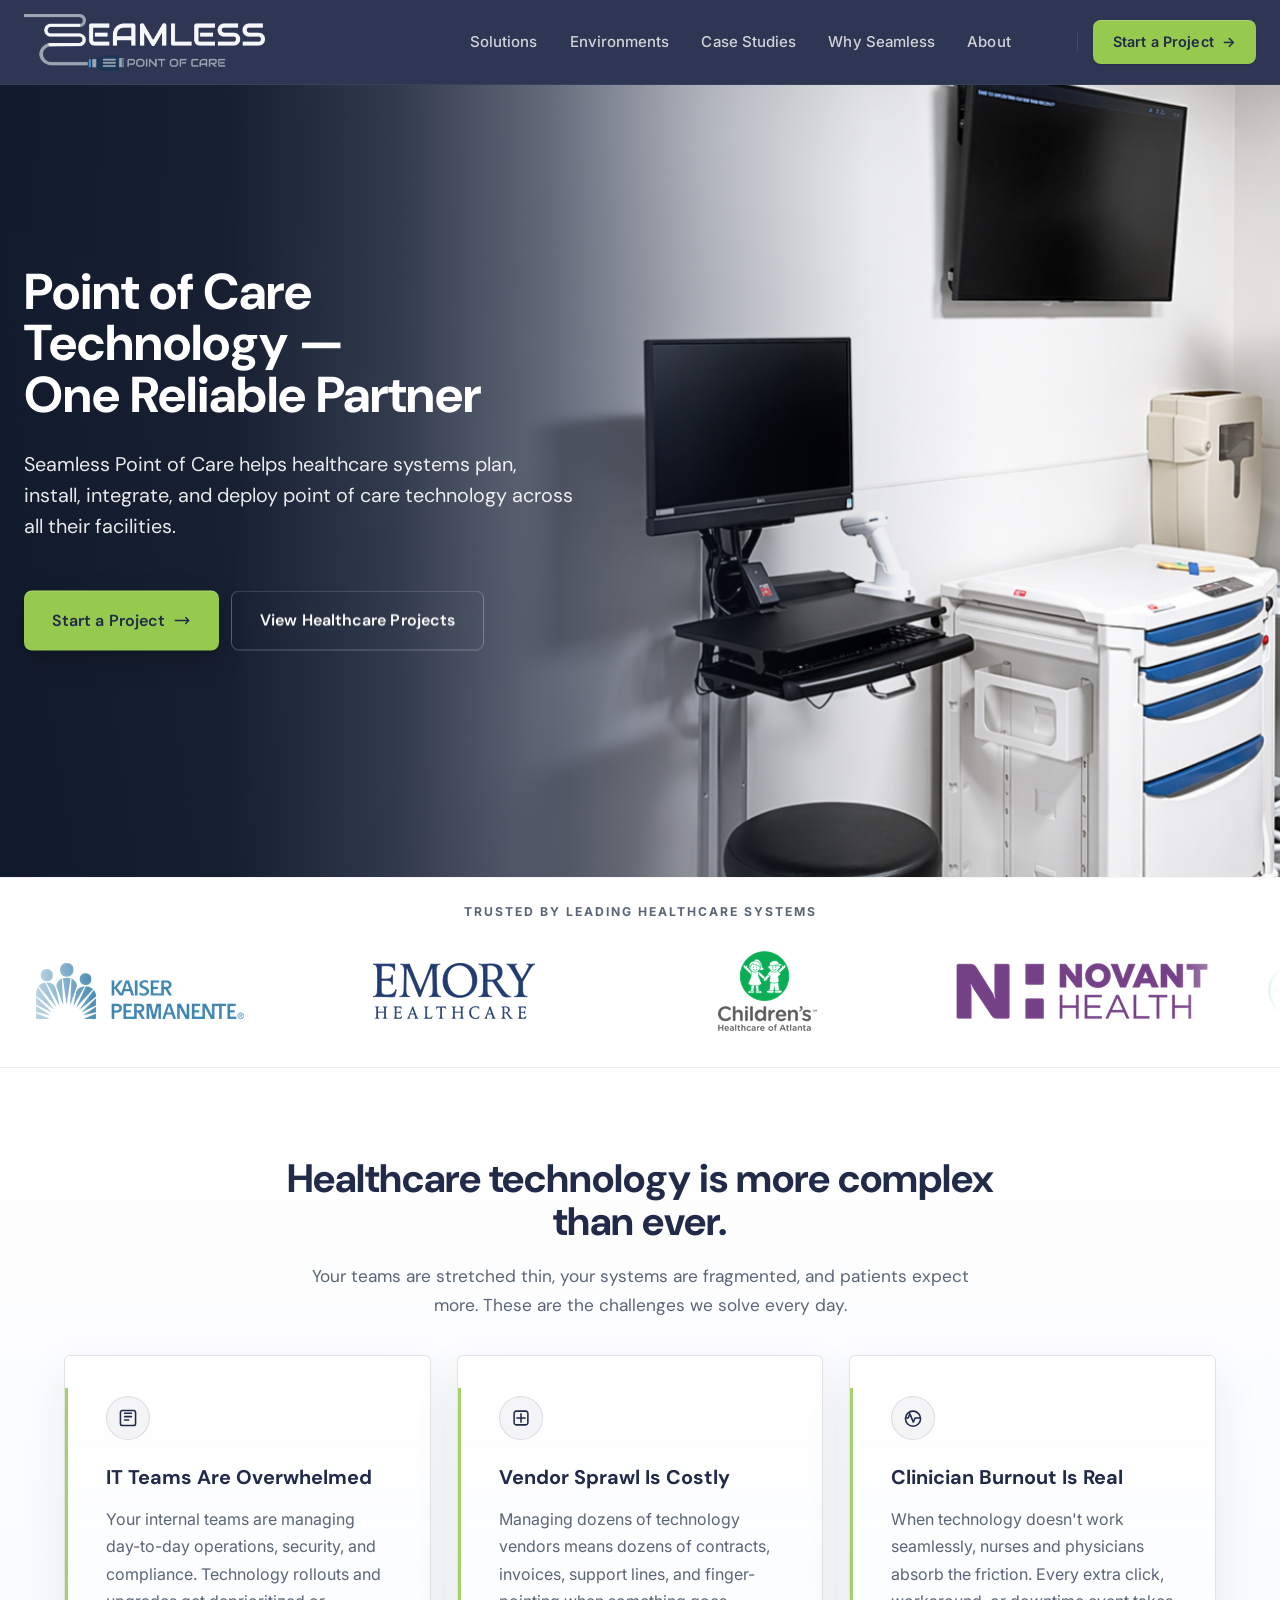
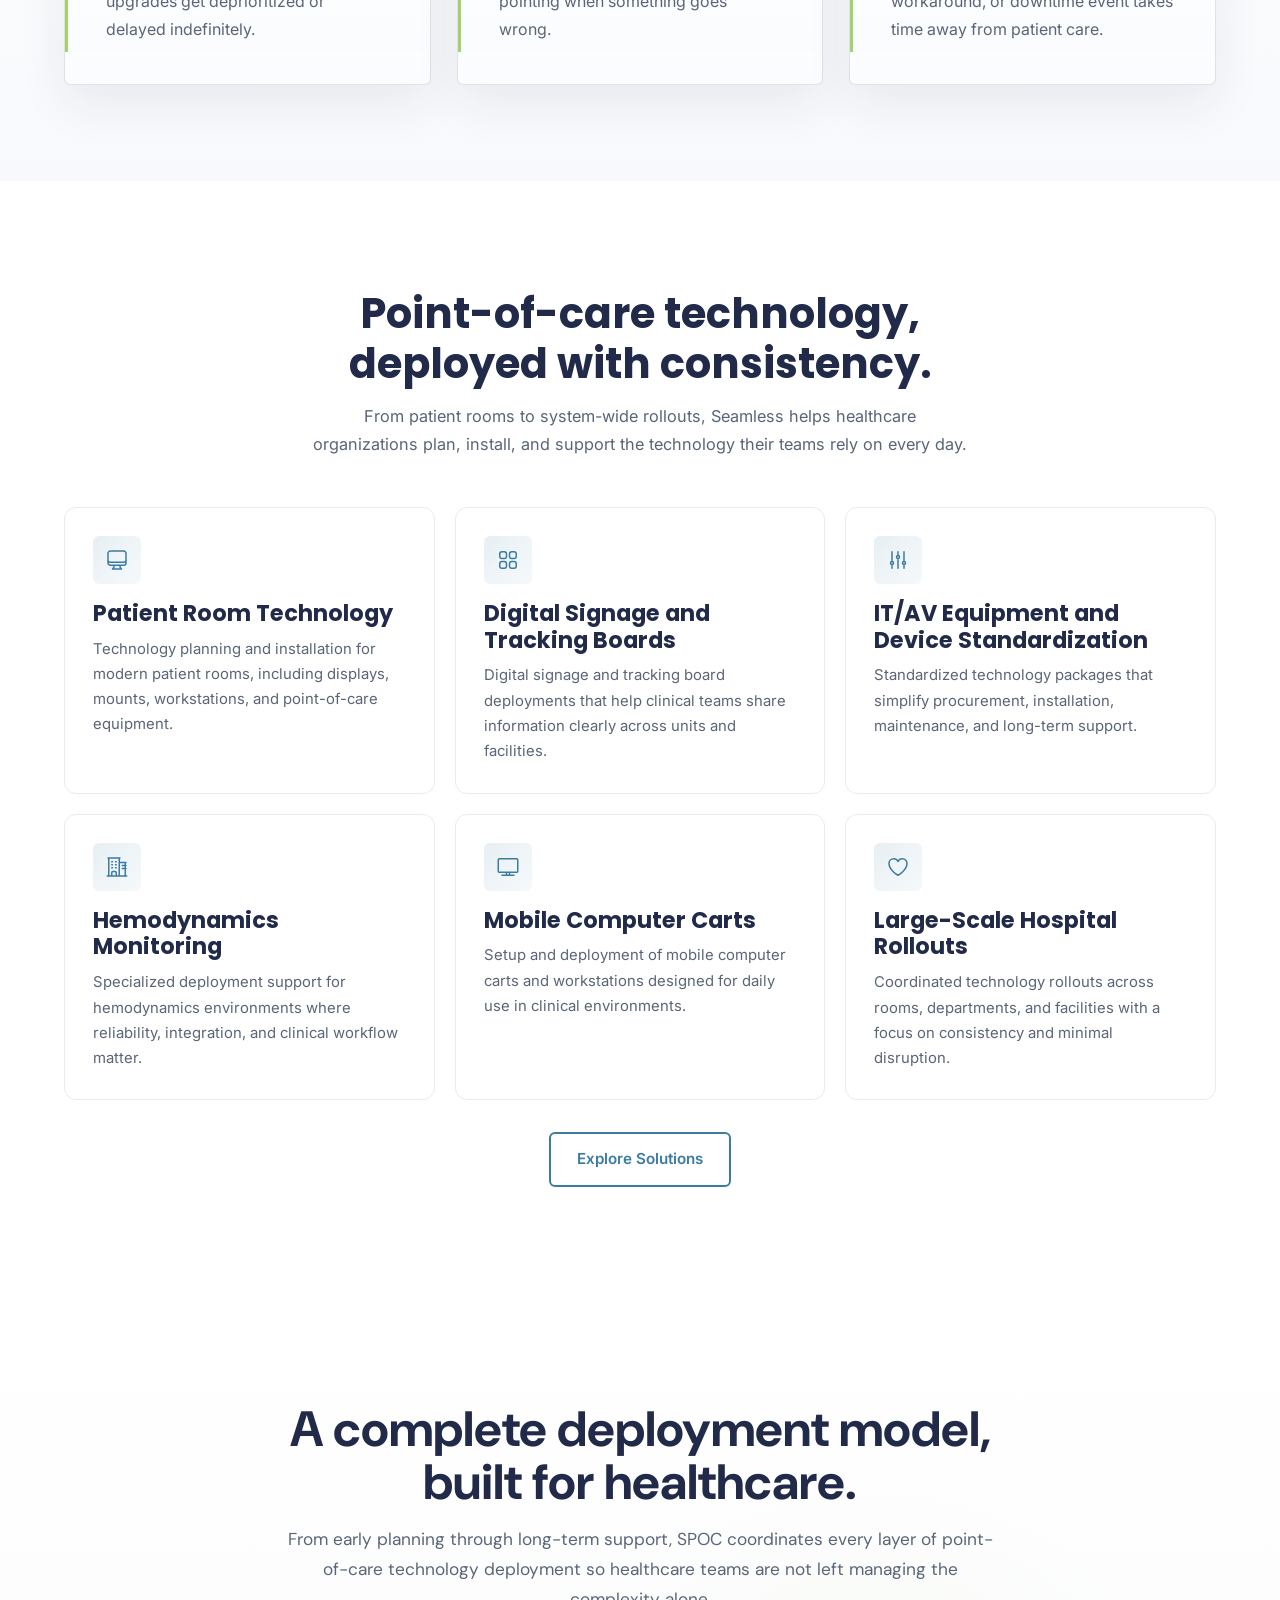
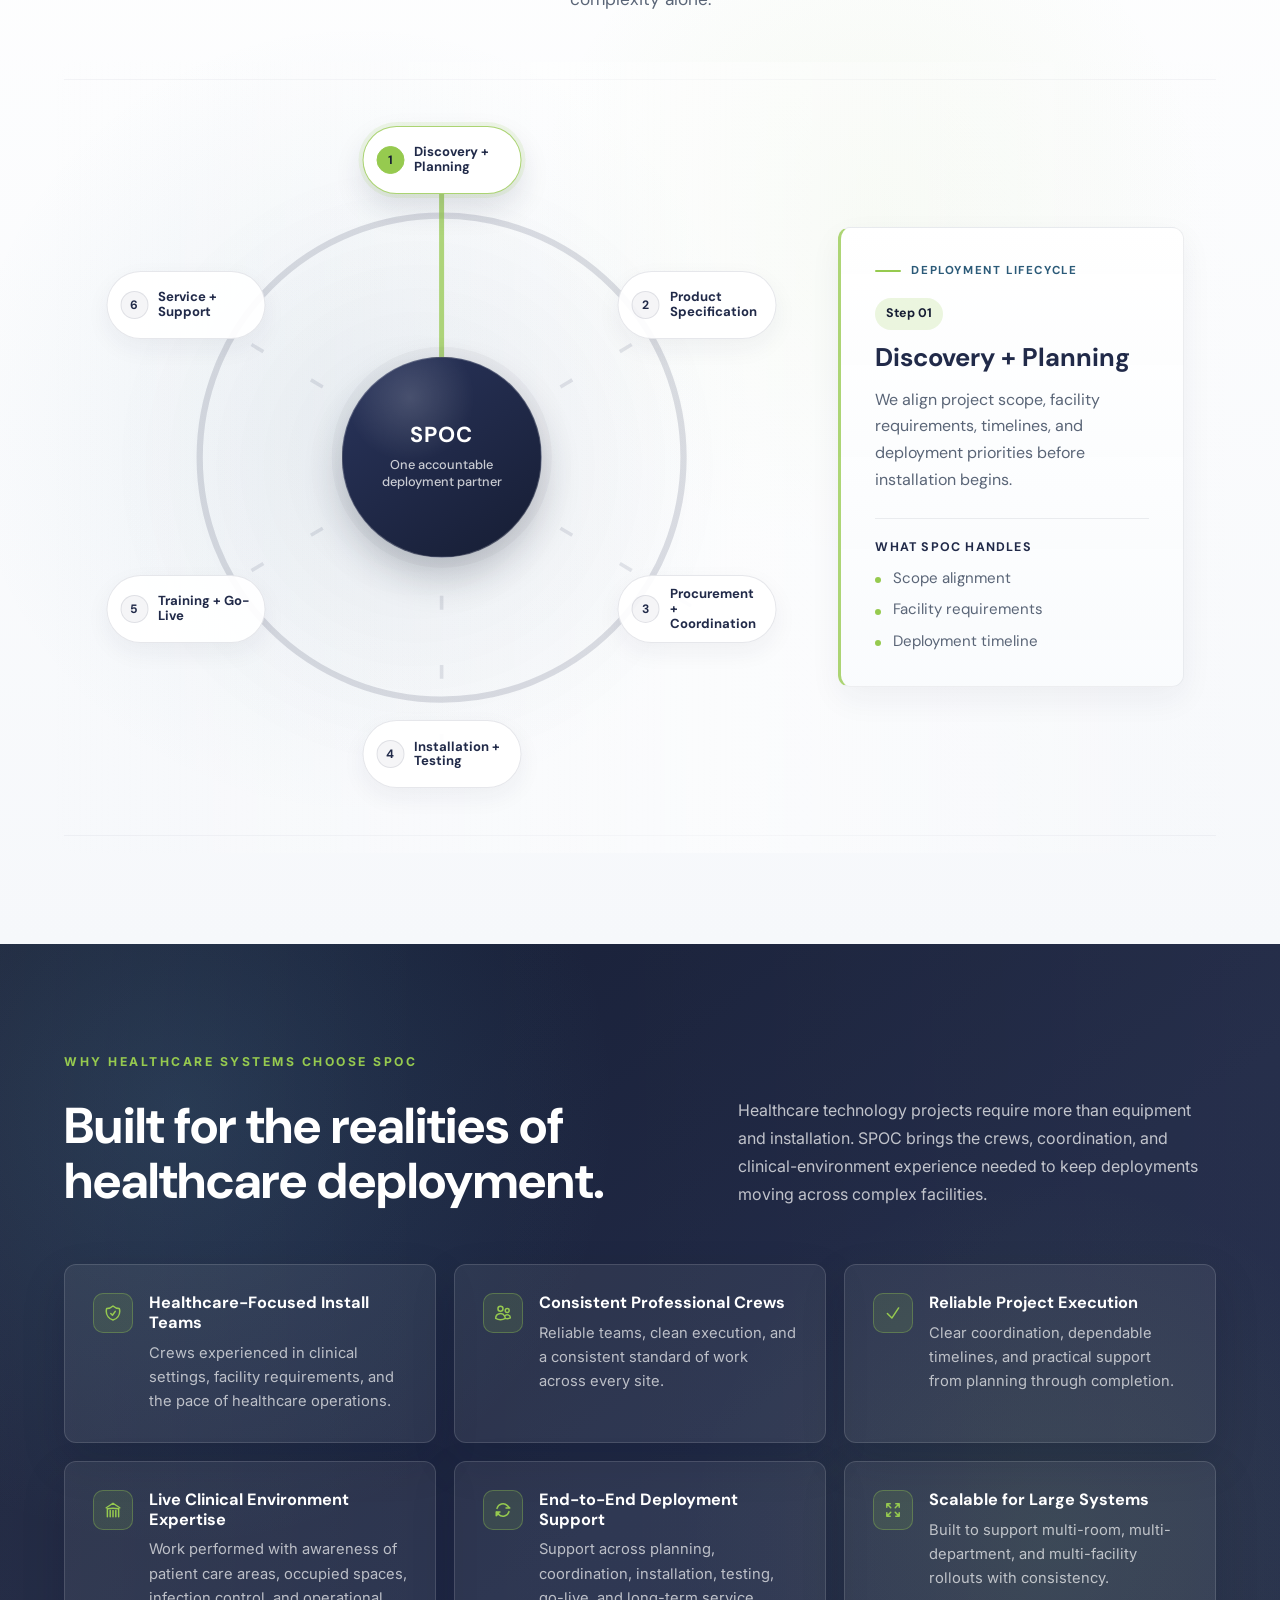
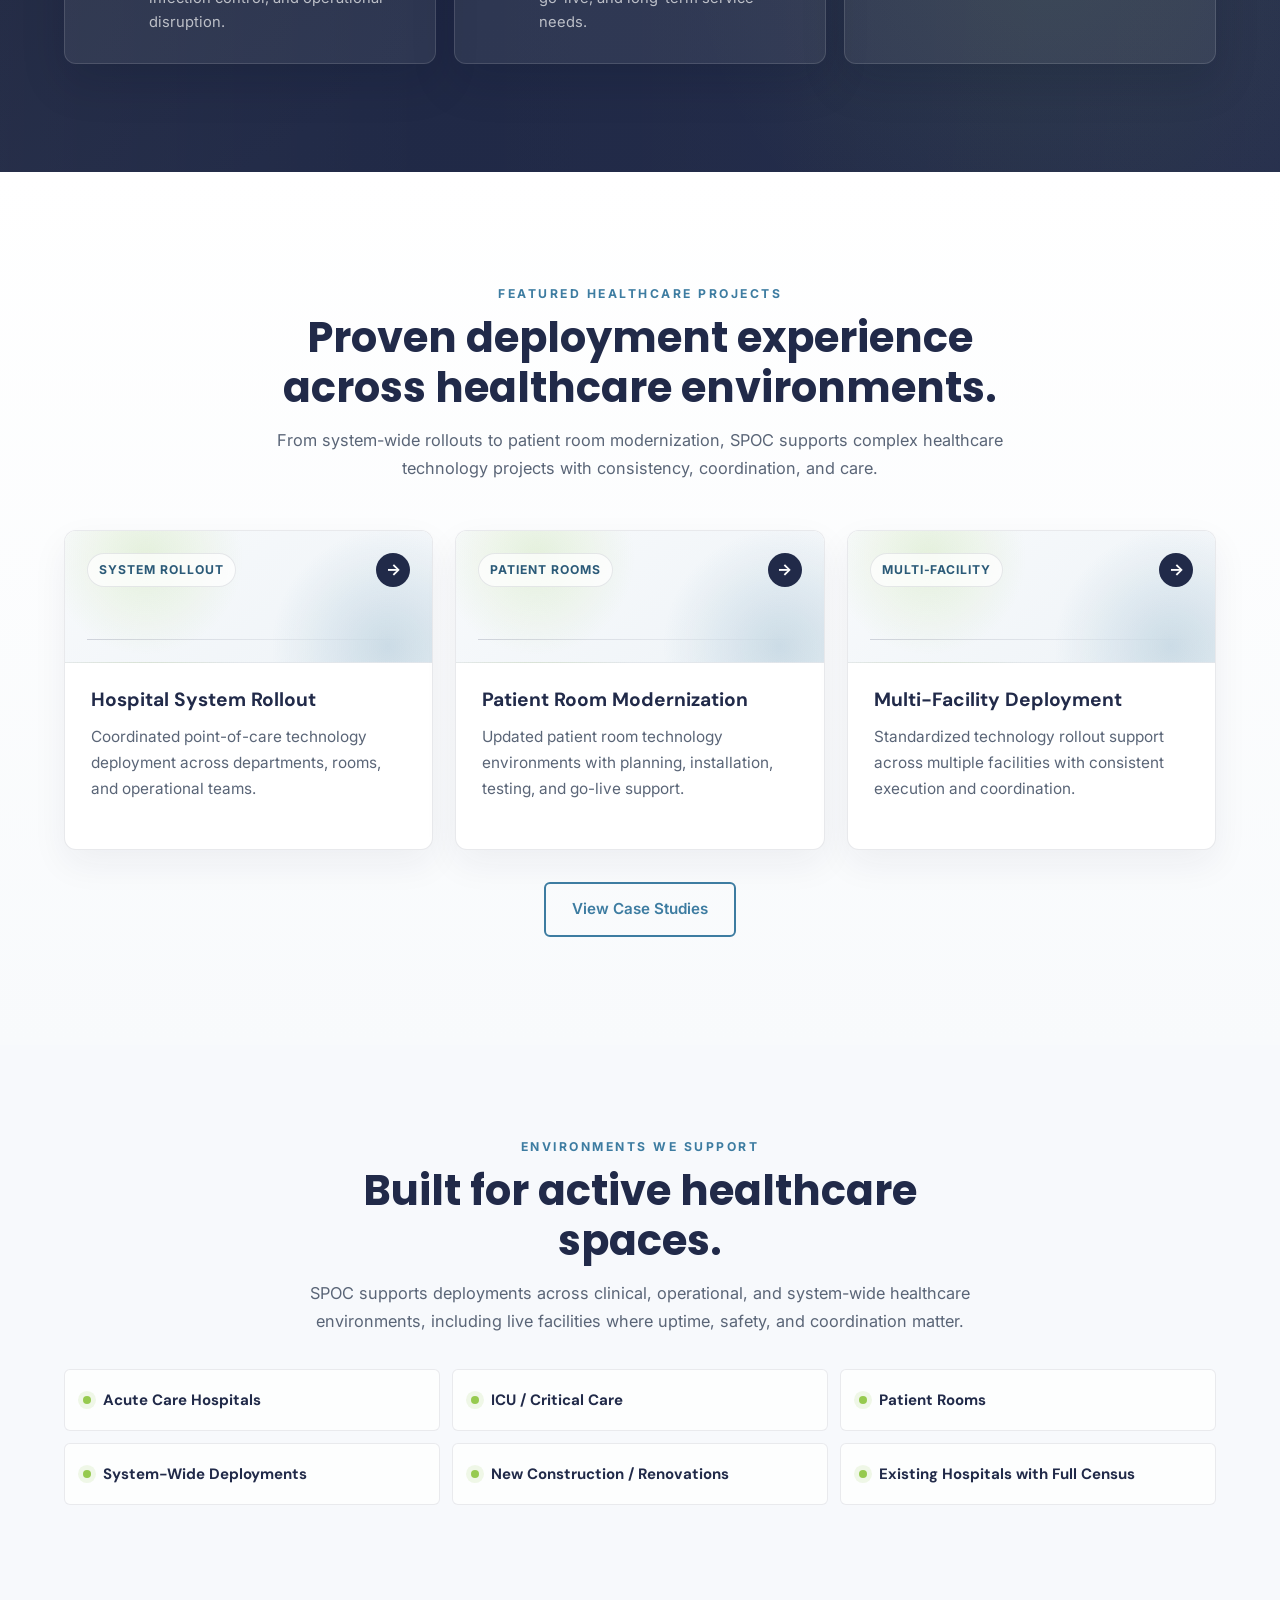
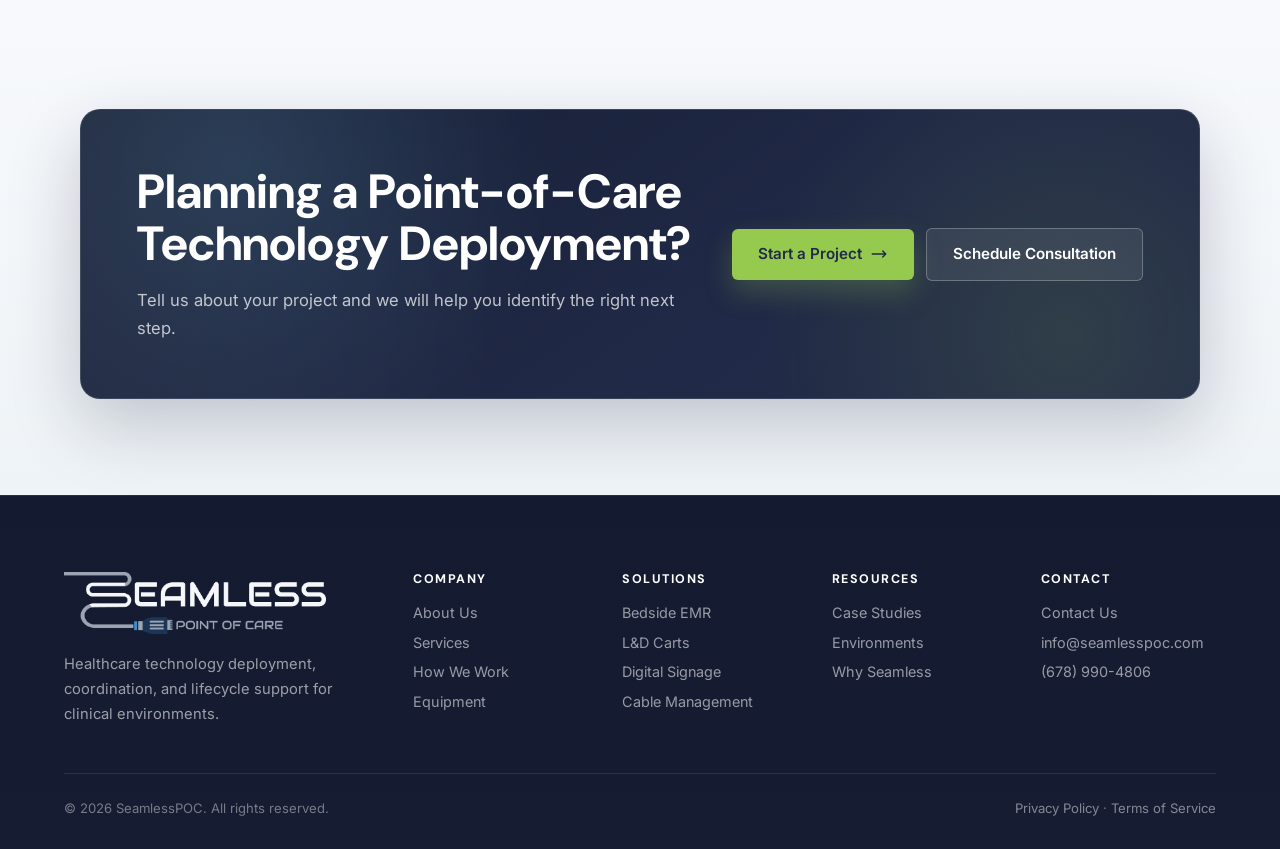
==== index.html @ 84d28cd9 "Add files via upload" ====
<!DOCTYPE html>
<html lang="en">
<head>
  <meta charset="UTF-8">
  <meta name="viewport" content="width=device-width, initial-scale=1.0">
  <title>SeamlessPOC — Healthcare IT Installation, Done Seamlessly</title>
  <meta name="description" content="SeamlessPOC takes healthcare IT installation completely off your plate — wall mounts, cable management, device deployment, and full facility rollouts. One vendor. One quote. Done right the first time.">
  <link rel="preconnect" href="https://fonts.googleapis.com">
  <link rel="preconnect" href="https://fonts.gstatic.com" crossorigin>
  <link href="https://fonts.googleapis.com/css2?family=DM+Sans:wght@400;500;700&family=Inter:wght@400;500;600;700&family=Poppins:wght@600;700;800&display=swap" rel="stylesheet">
  <link rel="stylesheet" href="styles.css">
</head>
<body>

  <!-- Navigation -->
  <nav class="nav">
    <div class="container nav-inner">
      <a href="index.html" class="nav-logo" aria-label="SeamlessPOC home"><img src="spoclogo.png" alt="SeamlessPOC"></a>
      <div class="nav-links">
        <a href="solutions.html">Solutions</a>
        <a href="healthcare-environments.html">Environments</a>
        <a href="case-studies.html">Case Studies</a>
        <a href="why-seamless.html">Why Seamless</a>
        <a href="about.html">About</a>
      </div>
      <a href="contact.html" class="nav-cta">
        <span>Start a Project</span>
        <span class="nav-cta-arrow" aria-hidden="true">→</span>
      </a>
      <button class="nav-toggle" aria-label="Toggle menu">
        <span></span><span></span><span></span>
      </button>
    </div>
    <div class="mobile-menu">
      <a href="solutions.html">Solutions</a>
      <a href="healthcare-environments.html">Environments</a>
      <a href="case-studies.html">Case Studies</a>
      <a href="why-seamless.html">Why Seamless</a>
      <a href="about.html">About</a>
      <a href="contact.html" class="nav-cta-mobile">Start a Project</a>
    </div>
  </nav>

  <!-- Hero -->
  <section class="hero hero-home">
    <div class="container hero-content">
      <div class="hero-content-inner">
        <h1 class="hero-headline">
          <span class="hl-line">Point of Care</span>
          <span class="hl-line">Technology &mdash;</span>
          <span class="hl-line">One Reliable Partner</span>
        </h1>
        <p class="hero-sub">Seamless Point of Care helps healthcare systems plan, install, integrate, and deploy point of care technology across all their facilities.</p>
        <div class="btn-group hero-cta-row">
          <a href="contact.html" class="btn btn-primary">
            Start a Project
            <svg xmlns="http://www.w3.org/2000/svg" fill="none" viewBox="0 0 24 24" stroke="currentColor" stroke-width="2"><path stroke-linecap="round" stroke-linejoin="round" d="M17 8l4 4m0 0l-4 4m4-4H3"/></svg>
          </a>
          <a href="solutions.html" class="btn btn-secondary">View Healthcare Projects</a>
        </div>
      </div>
    </div>
  </section>

  <!-- Trusted By — Logo Carousel -->
  <section class="logo-carousel-section" id="trusted-by">
    <div class="container">
      <p class="logo-carousel-heading">Trusted by Leading Healthcare Systems</p>
    </div>
    <div class="logo-carousel" aria-label="Client logos">
      <div class="logo-carousel-track">
        <div class="logo-carousel-set">
          <div class="logo-item logo-item-wide"><img src="healthlogos/coworkpics/hospital10.png" alt="Kaiser Permanente" loading="lazy"></div>
          <div class="logo-item logo-item-mid"><img src="healthlogos/coworkpics/hospital8.png" alt="Emory Healthcare" loading="lazy"></div>
          <div class="logo-item logo-item-compact"><img src="healthlogos/coworkpics/hospital2.png" alt="Children's Healthcare of Atlanta" loading="lazy"></div>
          <div class="logo-item logo-item-wide"><img src="healthlogos/coworkpics/hospital11.png" alt="Novant Health" loading="lazy"></div>
          <div class="logo-item logo-item-xl"><img src="healthlogos/coworkpics/hospital1.png" alt="Atrium Health" loading="lazy"></div>
          <div class="logo-item logo-item-balanced"><img src="healthlogos/coworkpics/hospital13.png" alt="UNC Health" loading="lazy"></div>
          <div class="logo-item logo-item-balanced"><img src="healthlogos/coworkpics/hospital5.png" alt="Northside Hospital" loading="lazy"></div>
          <div class="logo-item logo-item-wide"><img src="healthlogos/coworkpics/hospital14.png" alt="Wellstar Health System" loading="lazy"></div>
          <div class="logo-item logo-item-wide"><img src="healthlogos/coworkpics/hospital12.png" alt="Piedmont Healthcare" loading="lazy"></div>
          <div class="logo-item logo-item-balanced"><img src="healthlogos/coworkpics/hospital4.png" alt="Northeast Georgia Health System" loading="lazy"></div>
          <div class="logo-item logo-item-wide"><img src="healthlogos/coworkpics/hospital9.png" alt="FirstHealth of the Carolinas" loading="lazy"></div>
          <div class="logo-item logo-item-mid"><img src="healthlogos/coworkpics/hospital3.png" alt="Cape Fear Valley Health" loading="lazy"></div>
          <div class="logo-item logo-item-wide"><img src="healthlogos/coworkpics/hospital7.png" alt="Augusta University Health" loading="lazy"></div>
          <div class="logo-item logo-item-xl"><img src="healthlogos/coworkpics/hospital6.png" alt="Tanner Health" loading="lazy"></div>
        </div>
        <div class="logo-carousel-set" aria-hidden="true">
          <div class="logo-item logo-item-wide"><img src="healthlogos/coworkpics/hospital10.png" alt="" loading="lazy"></div>
          <div class="logo-item logo-item-mid"><img src="healthlogos/coworkpics/hospital8.png" alt="" loading="lazy"></div>
          <div class="logo-item logo-item-compact"><img src="healthlogos/coworkpics/hospital2.png" alt="" loading="lazy"></div>
          <div class="logo-item logo-item-wide"><img src="healthlogos/coworkpics/hospital11.png" alt="" loading="lazy"></div>
          <div class="logo-item logo-item-xl"><img src="healthlogos/coworkpics/hospital1.png" alt="" loading="lazy"></div>
          <div class="logo-item logo-item-balanced"><img src="healthlogos/coworkpics/hospital13.png" alt="" loading="lazy"></div>
          <div class="logo-item logo-item-balanced"><img src="healthlogos/coworkpics/hospital5.png" alt="" loading="lazy"></div>
          <div class="logo-item logo-item-wide"><img src="healthlogos/coworkpics/hospital14.png" alt="" loading="lazy"></div>
          <div class="logo-item logo-item-wide"><img src="healthlogos/coworkpics/hospital12.png" alt="" loading="lazy"></div>
          <div class="logo-item logo-item-balanced"><img src="healthlogos/coworkpics/hospital4.png" alt="" loading="lazy"></div>
          <div class="logo-item logo-item-wide"><img src="healthlogos/coworkpics/hospital9.png" alt="" loading="lazy"></div>
          <div class="logo-item logo-item-mid"><img src="healthlogos/coworkpics/hospital3.png" alt="" loading="lazy"></div>
          <div class="logo-item logo-item-wide"><img src="healthlogos/coworkpics/hospital7.png" alt="" loading="lazy"></div>
          <div class="logo-item logo-item-xl"><img src="healthlogos/coworkpics/hospital6.png" alt="" loading="lazy"></div>
        </div>
      </div>
    </div>
  </section>

  <!-- Problem Section -->
  <section class="problem-section">
    <div class="container">
      <div class="problem-header reveal">
        <h2>Healthcare technology is more complex than ever.</h2>
        <p>Your teams are stretched thin, your systems are fragmented, and patients expect more. These are the challenges we solve every day.</p>
      </div>
      <div class="problem-grid">
        <article class="problem-card reveal">
          <div class="problem-card-mark" aria-hidden="true">
            <svg xmlns="http://www.w3.org/2000/svg" fill="none" viewBox="0 0 24 24" stroke="currentColor" stroke-width="1.7"><path stroke-linecap="round" stroke-linejoin="round" d="M8.25 6.75h7.5M8.25 10.5h7.5M8.25 14.25h4.5M6 3.75h12A2.25 2.25 0 0120.25 6v12A2.25 2.25 0 0118 20.25H6A2.25 2.25 0 013.75 18V6A2.25 2.25 0 016 3.75z"/></svg>
          </div>
          <h3>IT Teams Are Overwhelmed</h3>
          <p>Your internal teams are managing day-to-day operations, security, and compliance. Technology rollouts and upgrades get deprioritized or delayed indefinitely.</p>
        </article>
        <article class="problem-card reveal reveal-delay-1">
          <div class="problem-card-mark" aria-hidden="true">
            <svg xmlns="http://www.w3.org/2000/svg" fill="none" viewBox="0 0 24 24" stroke="currentColor" stroke-width="1.7"><path stroke-linecap="round" stroke-linejoin="round" d="M12 7.5v9M7.5 12h9M6.75 4.5h10.5a2.25 2.25 0 012.25 2.25v10.5a2.25 2.25 0 01-2.25 2.25H6.75a2.25 2.25 0 01-2.25-2.25V6.75A2.25 2.25 0 016.75 4.5z"/></svg>
          </div>
          <h3>Vendor Sprawl Is Costly</h3>
          <p>Managing dozens of technology vendors means dozens of contracts, invoices, support lines, and finger-pointing when something goes wrong.</p>
        </article>
        <article class="problem-card reveal reveal-delay-2">
          <div class="problem-card-mark" aria-hidden="true">
            <svg xmlns="http://www.w3.org/2000/svg" fill="none" viewBox="0 0 24 24" stroke="currentColor" stroke-width="1.7"><path stroke-linecap="round" stroke-linejoin="round" d="M3.75 12h3l1.875-4.5 3.75 9 1.875-4.5h6M12 21a8.25 8.25 0 100-16.5A8.25 8.25 0 0012 21z"/></svg>
          </div>
          <h3>Clinician Burnout Is Real</h3>
          <p>When technology doesn't work seamlessly, nurses and physicians absorb the friction. Every extra click, workaround, or downtime event takes time away from patient care.</p>
        </article>
      </div>
    </div>
  </section>

  <!-- Solutions Overview -->
  <section>
    <div class="container">
      <div class="section-header reveal">
        <h2>Point-of-care technology, deployed with consistency.</h2>
        <p>From patient rooms to system-wide rollouts, Seamless helps healthcare organizations plan, install, and support the technology their teams rely on every day.</p>
      </div>
      <div class="card-grid card-grid-3">
        <div class="card reveal">
          <div class="card-icon">
            <svg xmlns="http://www.w3.org/2000/svg" fill="none" viewBox="0 0 24 24" stroke="currentColor" stroke-width="1.5"><path stroke-linecap="round" stroke-linejoin="round" d="M9 17.25v1.007a3 3 0 01-.879 2.122L7.5 21h9l-.621-.621A3 3 0 0115 18.257V17.25m6-12V15a2.25 2.25 0 01-2.25 2.25H5.25A2.25 2.25 0 013 15V5.25m18 0A2.25 2.25 0 0018.75 3H5.25A2.25 2.25 0 003 5.25m18 0V12a2.25 2.25 0 01-2.25 2.25H5.25A2.25 2.25 0 013 12V5.25"/></svg>
          </div>
          <h3>Patient Room Technology</h3>
          <p>Technology planning and installation for modern patient rooms, including displays, mounts, workstations, and point-of-care equipment.</p>
        </div>
        <div class="card reveal reveal-delay-1">
          <div class="card-icon">
            <svg xmlns="http://www.w3.org/2000/svg" fill="none" viewBox="0 0 24 24" stroke="currentColor" stroke-width="1.5"><path stroke-linecap="round" stroke-linejoin="round" d="M3.75 6A2.25 2.25 0 016 3.75h2.25A2.25 2.25 0 0110.5 6v2.25a2.25 2.25 0 01-2.25 2.25H6a2.25 2.25 0 01-2.25-2.25V6zM3.75 15.75A2.25 2.25 0 016 13.5h2.25a2.25 2.25 0 012.25 2.25V18a2.25 2.25 0 01-2.25 2.25H6A2.25 2.25 0 013.75 18v-2.25zM13.5 6a2.25 2.25 0 012.25-2.25H18A2.25 2.25 0 0120.25 6v2.25A2.25 2.25 0 0118 10.5h-2.25a2.25 2.25 0 01-2.25-2.25V6zM13.5 15.75a2.25 2.25 0 012.25-2.25H18a2.25 2.25 0 012.25 2.25V18A2.25 2.25 0 0118 20.25h-2.25A2.25 2.25 0 0113.5 18v-2.25z"/></svg>
          </div>
          <h3>Digital Signage and Tracking Boards</h3>
          <p>Digital signage and tracking board deployments that help clinical teams share information clearly across units and facilities.</p>
        </div>
        <div class="card reveal reveal-delay-2">
          <div class="card-icon">
            <svg xmlns="http://www.w3.org/2000/svg" fill="none" viewBox="0 0 24 24" stroke="currentColor" stroke-width="1.5"><path stroke-linecap="round" stroke-linejoin="round" d="M6 13.5V3.75m0 9.75a1.5 1.5 0 010 3m0-3a1.5 1.5 0 000 3m0 3.75V16.5m12-3V3.75m0 9.75a1.5 1.5 0 010 3m0-3a1.5 1.5 0 000 3m0 3.75V16.5m-6-9V3.75m0 3.75a1.5 1.5 0 010 3m0-3a1.5 1.5 0 000 3m0 9.75V10.5"/></svg>
          </div>
          <h3>IT/AV Equipment and Device Standardization</h3>
          <p>Standardized technology packages that simplify procurement, installation, maintenance, and long-term support.</p>
        </div>
        <div class="card reveal">
          <div class="card-icon">
            <svg xmlns="http://www.w3.org/2000/svg" fill="none" viewBox="0 0 24 24" stroke="currentColor" stroke-width="1.5"><path stroke-linecap="round" stroke-linejoin="round" d="M2.25 21h19.5m-18-18v18m10.5-18v18m6-13.5V21M6.75 6.75h.75m-.75 3h.75m-.75 3h.75m3-6h.75m-.75 3h.75m-.75 3h.75M6.75 21v-3.375c0-.621.504-1.125 1.125-1.125h2.25c.621 0 1.125.504 1.125 1.125V21M3 3h12m-.75 4.5H21m-3.75 3H21m-3.75 3H21"/></svg>
          </div>
          <h3>Hemodynamics Monitoring</h3>
          <p>Specialized deployment support for hemodynamics environments where reliability, integration, and clinical workflow matter.</p>
        </div>
        <div class="card reveal reveal-delay-1">
          <div class="card-icon">
            <svg xmlns="http://www.w3.org/2000/svg" fill="none" viewBox="0 0 24 24" stroke="currentColor" stroke-width="1.5"><path stroke-linecap="round" stroke-linejoin="round" d="M6 20.25h12m-7.5-3v3m3-3v3m-10.125-3h17.25c.621 0 1.125-.504 1.125-1.125V4.875c0-.621-.504-1.125-1.125-1.125H3.375c-.621 0-1.125.504-1.125 1.125v11.25c0 .621.504 1.125 1.125 1.125z"/></svg>
          </div>
          <h3>Mobile Computer Carts</h3>
          <p>Setup and deployment of mobile computer carts and workstations designed for daily use in clinical environments.</p>
        </div>
        <div class="card reveal reveal-delay-2">
          <div class="card-icon">
            <svg xmlns="http://www.w3.org/2000/svg" fill="none" viewBox="0 0 24 24" stroke="currentColor" stroke-width="1.5"><path stroke-linecap="round" stroke-linejoin="round" d="M21 8.25c0-2.485-2.099-4.5-4.688-4.5-1.935 0-3.597 1.126-4.312 2.733-.715-1.607-2.377-2.733-4.313-2.733C5.1 3.75 3 5.765 3 8.25c0 7.22 9 12 9 12s9-4.78 9-12z"/></svg>
          </div>
          <h3>Large-Scale Hospital Rollouts</h3>
          <p>Coordinated technology rollouts across rooms, departments, and facilities with a focus on consistency and minimal disruption.</p>
        </div>
      </div>
      <div class="text-center mt-32 reveal">
        <a href="solutions.html" class="btn btn-outline">Explore Solutions</a>
      </div>
    </div>
  </section>

  <!-- SPOC Circle of Services -->
  <section class="spoc-circle-section" id="circle-of-services">
    <div class="container">
      <div class="section-header reveal">
        <h2>A complete deployment model, built for healthcare.</h2>
        <p>From early planning through long-term support, SPOC coordinates every layer of point-of-care technology deployment so healthcare teams are not left managing the complexity alone.</p>
      </div>

      <div class="spoc-lifecycle-shell reveal">
        <div class="spoc-lifecycle-map" aria-label="SPOC deployment lifecycle">
          <svg class="spoc-map-lines" viewBox="0 0 100 100" aria-hidden="true">
            <circle cx="50" cy="50" r="35"></circle>
            <line class="spoc-line-1 is-active" x1="50" y1="50" x2="50" y2="7"></line>
            <line class="spoc-line-2" x1="50" y1="50" x2="87" y2="28"></line>
            <line class="spoc-line-3" x1="50" y1="50" x2="87" y2="72"></line>
            <line class="spoc-line-4" x1="50" y1="50" x2="50" y2="93"></line>
            <line class="spoc-line-5" x1="50" y1="50" x2="13" y2="72"></line>
            <line class="spoc-line-6" x1="50" y1="50" x2="13" y2="28"></line>
          </svg>

          <div class="spoc-map-center">
            <div>
              <strong>SPOC</strong>
              <span>One accountable deployment partner</span>
            </div>
          </div>

          <button class="spoc-step-node spoc-node-1 is-active" type="button" data-spoc-step="0">
            <span class="spoc-step-number">1</span>
            <span class="spoc-step-label">Discovery + Planning</span>
          </button>
          <button class="spoc-step-node spoc-node-2" type="button" data-spoc-step="1">
            <span class="spoc-step-number">2</span>
            <span class="spoc-step-label">Product Specification</span>
          </button>
          <button class="spoc-step-node spoc-node-3" type="button" data-spoc-step="2">
            <span class="spoc-step-number">3</span>
            <span class="spoc-step-label">Procurement + Coordination</span>
          </button>
          <button class="spoc-step-node spoc-node-4" type="button" data-spoc-step="3">
            <span class="spoc-step-number">4</span>
            <span class="spoc-step-label">Installation + Testing</span>
          </button>
          <button class="spoc-step-node spoc-node-5" type="button" data-spoc-step="4">
            <span class="spoc-step-number">5</span>
            <span class="spoc-step-label">Training + Go-Live</span>
          </button>
          <button class="spoc-step-node spoc-node-6" type="button" data-spoc-step="5">
            <span class="spoc-step-number">6</span>
            <span class="spoc-step-label">Service + Support</span>
          </button>
        </div>

        <aside class="spoc-detail-panel" aria-live="polite">
          <div class="spoc-detail-kicker">Deployment Lifecycle</div>
          <div class="spoc-detail-step">Step 01</div>
          <h3 class="spoc-detail-title">Discovery + Planning</h3>
          <p class="spoc-detail-body">We align project scope, facility requirements, timelines, and deployment priorities before installation begins.</p>
          <div class="spoc-detail-handles">
            <h4>What SPOC handles</h4>
            <ul class="spoc-detail-bullets">
              <li>Scope alignment</li>
              <li>Facility requirements</li>
              <li>Deployment timeline</li>
            </ul>
          </div>
        </aside>

        <div class="spoc-mobile-timeline" aria-label="SPOC deployment lifecycle timeline">
          <div class="spoc-timeline-step">
            <div class="spoc-timeline-dot">1</div>
            <h4>Discovery + Planning</h4>
            <p>We align project scope, facility requirements, timelines, and deployment priorities before installation begins.</p>
          </div>
          <div class="spoc-timeline-step">
            <div class="spoc-timeline-dot">2</div>
            <h4>Product Specification</h4>
            <p>We help standardize the right technology packages for each environment, room type, and clinical workflow.</p>
          </div>
          <div class="spoc-timeline-step">
            <div class="spoc-timeline-dot">3</div>
            <h4>Procurement + Coordination</h4>
            <p>We coordinate equipment, vendors, delivery timing, and project logistics to keep deployments moving.</p>
          </div>
          <div class="spoc-timeline-step">
            <div class="spoc-timeline-dot">4</div>
            <h4>Installation + Testing</h4>
            <p>Professional crews install, configure, and test technology in live healthcare environments with minimal disruption.</p>
          </div>
          <div class="spoc-timeline-step">
            <div class="spoc-timeline-dot">5</div>
            <h4>Training + Go-Live</h4>
            <p>We support staff readiness and go-live execution so teams can transition confidently.</p>
          </div>
          <div class="spoc-timeline-step">
            <div class="spoc-timeline-dot">6</div>
            <h4>Service + Support</h4>
            <p>After deployment, we provide ongoing support to keep systems reliable and operational.</p>
          </div>
        </div>
      </div>
    </div>
  </section>

  <!-- Why Healthcare Systems Choose SPOC -->
  <section class="why-spoc-section">
    <div class="container">
      <div class="why-spoc-header reveal">
        <div class="section-tag">Why Healthcare Systems Choose SPOC</div>
        <h2>Built for the realities of healthcare deployment.</h2>
        <p>Healthcare technology projects require more than equipment and installation. SPOC brings the crews, coordination, and clinical-environment experience needed to keep deployments moving across complex facilities.</p>
      </div>
      <div class="proof-grid">
        <div class="proof-item reveal">
          <div class="proof-icon">
            <svg xmlns="http://www.w3.org/2000/svg" fill="none" viewBox="0 0 24 24" stroke="currentColor" stroke-width="2"><path stroke-linecap="round" stroke-linejoin="round" d="M9 12.75L11.25 15 15 9.75m-3-7.036A11.959 11.959 0 013.598 6 11.99 11.99 0 003 9.749c0 5.592 3.824 10.29 9 11.623 5.176-1.332 9-6.03 9-11.622 0-1.31-.21-2.571-.598-3.751h-.152c-3.196 0-6.1-1.248-8.25-3.285z"/></svg>
          </div>
          <div>
            <h4>Healthcare-Focused Install Teams</h4>
            <p>Crews experienced in clinical settings, facility requirements, and the pace of healthcare operations.</p>
          </div>
        </div>
        <div class="proof-item reveal reveal-delay-1">
          <div class="proof-icon">
            <svg xmlns="http://www.w3.org/2000/svg" fill="none" viewBox="0 0 24 24" stroke="currentColor" stroke-width="2"><path stroke-linecap="round" stroke-linejoin="round" d="M15 19.128a9.38 9.38 0 002.625.372 9.337 9.337 0 004.121-.952 4.125 4.125 0 00-7.533-2.493M15 19.128v-.003c0-1.113-.285-2.16-.786-3.07M15 19.128v.106A12.318 12.318 0 018.624 21c-2.331 0-4.512-.645-6.374-1.766l-.001-.109a6.375 6.375 0 0111.964-3.07M12 6.375a3.375 3.375 0 11-6.75 0 3.375 3.375 0 016.75 0zm8.25 2.25a2.625 2.625 0 11-5.25 0 2.625 2.625 0 015.25 0z"/></svg>
          </div>
          <div>
            <h4>Consistent Professional Crews</h4>
            <p>Reliable teams, clean execution, and a consistent standard of work across every site.</p>
          </div>
        </div>
        <div class="proof-item reveal reveal-delay-2">
          <div class="proof-icon">
            <svg xmlns="http://www.w3.org/2000/svg" fill="none" viewBox="0 0 24 24" stroke="currentColor" stroke-width="2"><path stroke-linecap="round" stroke-linejoin="round" d="M4.5 12.75l6 6 9-13.5"/></svg>
          </div>
          <div>
            <h4>Reliable Project Execution</h4>
            <p>Clear coordination, dependable timelines, and practical support from planning through completion.</p>
          </div>
        </div>
        <div class="proof-item reveal">
          <div class="proof-icon">
            <svg xmlns="http://www.w3.org/2000/svg" fill="none" viewBox="0 0 24 24" stroke="currentColor" stroke-width="2"><path stroke-linecap="round" stroke-linejoin="round" d="M12 21v-8.25M15.75 21v-8.25M8.25 21v-8.25M3 9l9-6 9 6m-1.5 12V10.332A48.36 48.36 0 0012 9.75c-2.551 0-5.056.2-7.5.582V21"/></svg>
          </div>
          <div>
            <h4>Live Clinical Environment Expertise</h4>
            <p>Work performed with awareness of patient care areas, occupied spaces, infection control, and operational disruption.</p>
          </div>
        </div>
        <div class="proof-item reveal reveal-delay-1">
          <div class="proof-icon">
            <svg xmlns="http://www.w3.org/2000/svg" fill="none" viewBox="0 0 24 24" stroke="currentColor" stroke-width="2"><path stroke-linecap="round" stroke-linejoin="round" d="M16.023 9.348h4.992v-.001M2.985 19.644v-4.992m0 0h4.992m-4.993 0l3.181 3.183a8.25 8.25 0 0013.803-3.7M4.031 9.865a8.25 8.25 0 0113.803-3.7l3.181 3.182M2.985 19.644l3.181-3.183"/></svg>
          </div>
          <div>
            <h4>End-to-End Deployment Support</h4>
            <p>Support across planning, coordination, installation, testing, go-live, and long-term service needs.</p>
          </div>
        </div>
        <div class="proof-item reveal reveal-delay-2">
          <div class="proof-icon">
            <svg xmlns="http://www.w3.org/2000/svg" fill="none" viewBox="0 0 24 24" stroke="currentColor" stroke-width="2"><path stroke-linecap="round" stroke-linejoin="round" d="M3.75 3.75v4.5m0-4.5h4.5m-4.5 0L9 9M3.75 20.25v-4.5m0 4.5h4.5m-4.5 0L9 15M20.25 3.75h-4.5m4.5 0v4.5m0-4.5L15 9m5.25 11.25h-4.5m4.5 0v-4.5m0 4.5L15 15"/></svg>
          </div>
          <div>
            <h4>Scalable for Large Systems</h4>
            <p>Built to support multi-room, multi-department, and multi-facility rollouts with consistency.</p>
          </div>
        </div>
      </div>
    </div>
  </section>

  <!-- Featured Healthcare Projects -->
  <section class="featured-projects-section">
    <div class="container">
      <div class="section-header reveal">
        <div class="section-tag">Featured Healthcare Projects</div>
        <h2>Proven deployment experience across healthcare environments.</h2>
        <p>From system-wide rollouts to patient room modernization, SPOC supports complex healthcare technology projects with consistency, coordination, and care.</p>
      </div>
      <div class="project-grid">
        <article class="project-card reveal">
          <div class="project-card-top">
            <span class="project-tag">System rollout</span>
            <span class="project-arrow" aria-hidden="true">&rarr;</span>
          </div>
          <div class="project-card-body">
            <h3>Hospital System Rollout</h3>
            <p>Coordinated point-of-care technology deployment across departments, rooms, and operational teams.</p>
          </div>
        </article>
        <article class="project-card reveal reveal-delay-1">
          <div class="project-card-top">
            <span class="project-tag">Patient rooms</span>
            <span class="project-arrow" aria-hidden="true">&rarr;</span>
          </div>
          <div class="project-card-body">
            <h3>Patient Room Modernization</h3>
            <p>Updated patient room technology environments with planning, installation, testing, and go-live support.</p>
          </div>
        </article>
        <article class="project-card reveal reveal-delay-2">
          <div class="project-card-top">
            <span class="project-tag">Multi-facility</span>
            <span class="project-arrow" aria-hidden="true">&rarr;</span>
          </div>
          <div class="project-card-body">
            <h3>Multi-Facility Deployment</h3>
            <p>Standardized technology rollout support across multiple facilities with consistent execution and coordination.</p>
          </div>
        </article>
      </div>
      <div class="text-center mt-32 reveal">
        <a href="case-studies.html" class="btn btn-outline">View Case Studies</a>
      </div>
    </div>
  </section>

  <!-- Environments We Support -->
  <section class="environments-section">
    <div class="container">
      <div class="section-header reveal">
        <div class="section-tag">Environments We Support</div>
        <h2>Built for active healthcare spaces.</h2>
        <p>SPOC supports deployments across clinical, operational, and system-wide healthcare environments, including live facilities where uptime, safety, and coordination matter.</p>
      </div>
      <div class="env-grid">
        <div class="env-tag reveal">Acute Care Hospitals</div>
        <div class="env-tag reveal reveal-delay-1">ICU / Critical Care</div>
        <div class="env-tag reveal reveal-delay-2">Patient Rooms</div>
        <div class="env-tag reveal">System-Wide Deployments</div>
        <div class="env-tag reveal reveal-delay-1">New Construction / Renovations</div>
        <div class="env-tag reveal reveal-delay-2">Existing Hospitals with Full Census</div>
      </div>
    </div>
  </section>

  <!-- Final CTA -->
  <section class="cta-banner">
    <div class="container">
      <div class="cta-inner reveal">
        <div class="cta-copy">
          <h2>Planning a Point-of-Care Technology Deployment?</h2>
          <p>Tell us about your project and we will help you identify the right next step.</p>
        </div>
        <div class="btn-group cta-actions">
          <a href="contact.html" class="btn btn-primary">
            Start a Project
            <svg xmlns="http://www.w3.org/2000/svg" fill="none" viewBox="0 0 24 24" stroke="currentColor" stroke-width="2"><path stroke-linecap="round" stroke-linejoin="round" d="M17 8l4 4m0 0l-4 4m4-4H3"/></svg>
          </a>
          <a href="contact.html" class="btn btn-secondary">Schedule Consultation</a>
        </div>
      </div>
    </div>
  </section>

  <!-- Footer -->
  <footer class="footer">
    <div class="container">
      <div class="footer-grid">
        <div class="footer-brand">
          <a href="index.html" class="nav-logo"><img src="spoclogo.png" alt="SeamlessPOC"></a>
          <p>Healthcare technology deployment, coordination, and lifecycle support for clinical environments.</p>
        </div>
        <div>
          <h4>Company</h4>
          <div class="footer-links">
            <a href="about.html">About Us</a>
            <a href="services.html">Services</a>
            <a href="how-we-work.html">How We Work</a>
            <a href="equipment.html">Equipment</a>
          </div>
        </div>
        <div>
          <h4>Solutions</h4>
          <div class="footer-links">
            <a href="solutions.html">Bedside EMR</a>
            <a href="solutions.html">L&amp;D Carts</a>
            <a href="solutions.html">Digital Signage</a>
            <a href="solutions.html">Cable Management</a>
          </div>
        </div>
        <div>
          <h4>Resources</h4>
          <div class="footer-links">
            <a href="case-studies.html">Case Studies</a>
            <a href="healthcare-environments.html">Environments</a>
            <a href="why-seamless.html">Why Seamless</a>
          </div>
        </div>
        <div>
          <h4>Contact</h4>
          <div class="footer-links">
            <a href="contact.html">Contact Us</a>
            <a href="mailto:info@seamlesspoc.com">info@seamlesspoc.com</a>
            <a href="tel:+16789904806">(678) 990-4806</a>
          </div>
        </div>
      </div>
      <div class="footer-bottom">
        <span>&copy; 2026 SeamlessPOC. All rights reserved.</span>
        <span>
          <a href="#">Privacy Policy</a> &middot; <a href="#">Terms of Service</a>
        </span>
      </div>
    </div>
  </footer>

  <script src="script.js"></script>
</body>
</html>
---- styles.css ----
/* ===== RESET & VARIABLES ===== */
*, *::before, *::after {
  margin: 0;
  padding: 0;
  box-sizing: border-box;
}

:root {
  --navy: #212a49;
  --navy-light: #2e3d6b;
  --navy-dark: #161d33;
  --accent: #3d7ca1;
  --accent-light: #5a9dbf;
  --accent-dark: #2b5a78;
  --green: #96ca4f;
  --green-dark: #7fb33e;
  --white: #ffffff;
  --off-white: #f4f7fa;
  --gray-100: #e8ecf1;
  --gray-200: #c1c5cb;
  --gray-400: #8b95a5;
  --gray-600: #5a6577;
  --gray-800: #2d3748;
  --shadow-sm: 0 1px 3px rgba(33, 42, 73, 0.08);
  --shadow-md: 0 4px 16px rgba(33, 42, 73, 0.10);
  --shadow-lg: 0 8px 32px rgba(33, 42, 73, 0.14);
  --shadow-xl: 0 16px 48px rgba(33, 42, 73, 0.18);
  --radius-sm: 6px;
  --radius-md: 12px;
  --radius-lg: 20px;
  --transition: 0.3s cubic-bezier(0.4, 0, 0.2, 1);
}

html {
  scroll-behavior: smooth;
  font-size: 16px;
}

body {
  font-family: 'Inter', -apple-system, BlinkMacSystemFont, sans-serif;
  color: var(--gray-800);
  background: var(--white);
  line-height: 1.6;
  -webkit-font-smoothing: antialiased;
  overflow-x: hidden;
}

a { text-decoration: none; color: inherit; }
ul { list-style: none; }
img { max-width: 100%; display: block; }

h1, h2, h3, h4, h5 {
  font-family: 'Poppins', sans-serif;
  font-weight: 700;
  line-height: 1.2;
  color: var(--navy);
}

h1 { font-size: clamp(2rem, 5vw, 3.2rem); }
h2 { font-size: clamp(1.6rem, 4vw, 2.6rem); }
h3 { font-size: clamp(1.1rem, 2.5vw, 1.4rem); }
h4 { font-size: 1.05rem; }

p { color: var(--gray-600); }

.container {
  width: 100%;
  max-width: 1200px;
  margin: 0 auto;
  padding: 0 24px;
}

section { padding: 64px 0; }

@media (min-width: 768px) {
  section { padding: 88px 0; }
}

@media (min-width: 1024px) {
  section { padding: 108px 0; }
}

.bg-off-white { background: var(--off-white); }
.text-center { text-align: center; }
.mt-32 { margin-top: 32px; }

/* ===== NAVIGATION ===== */
.nav {
  position: sticky;
  top: 0;
  z-index: 1000;
  background: rgba(33, 42, 73, 0.94);
  backdrop-filter: blur(18px) saturate(140%);
  -webkit-backdrop-filter: blur(18px) saturate(140%);
  border-bottom: 1px solid rgba(255, 255, 255, 0.05);
  transition:
    background 0.3s ease,
    box-shadow 0.3s ease,
    border-color 0.3s ease,
    transform 0.35s cubic-bezier(0.4, 0, 0.2, 1);
  will-change: transform;
}

.nav.scrolled {
  background: rgba(20, 26, 50, 0.985);
  border-bottom-color: rgba(255, 255, 255, 0.06);
  box-shadow:
    0 1px 0 rgba(255, 255, 255, 0.04),
    0 8px 24px rgba(0, 0, 0, 0.28);
}

.nav.nav-hidden {
  transform: translateY(-100%);
}

.nav-inner {
  display: flex;
  align-items: center;
  gap: 24px;
  height: 76px;
  max-width: 1840px;
}

@media (min-width: 1100px) {
  .nav-inner { height: 84px; gap: 40px; }
}

.nav-logo {
  display: inline-flex;
  align-items: center;
  flex-shrink: 0;
}

.nav-logo img {
  height: clamp(44px, 4.6vw, 57px);
  width: auto;
  display: block;
}

.nav-links {
  display: none;
}

@media (min-width: 1100px) {
  .nav-links {
    display: flex;
    align-items: center;
    gap: 4px;
    margin-left: auto;
  }
}

.nav-links a {
  position: relative;
  color: rgba(255, 255, 255, 0.78);
  font-size: 0.9375rem;
  font-weight: 500;
  letter-spacing: 0.005em;
  padding: 10px 14px;
  white-space: nowrap;
  transition: color 0.18s ease;
}

.nav-links a:hover {
  color: var(--white);
}

.nav-links a.active {
  color: var(--white);
}

.nav-links a.active::after {
  content: '';
  position: absolute;
  bottom: 6px;
  left: 50%;
  transform: translateX(-50%);
  width: 3px;
  height: 3px;
  border-radius: 50%;
  background: var(--green);
}

.nav-cta {
  display: none;
}

@media (min-width: 1100px) {
  .nav-cta {
    position: relative;
    display: inline-flex;
    align-items: center;
    gap: 8px;
    margin-left: 28px;
    padding: 10px 20px;
    color: var(--navy);
    background: var(--green);
    border-radius: 8px;
    font-size: 0.9rem;
    font-weight: 600;
    letter-spacing: 0.01em;
    box-shadow:
      inset 0 1px 0 rgba(255, 255, 255, 0.22),
      0 1px 2px rgba(0, 0, 0, 0.18);
    transition:
      transform 0.18s ease,
      box-shadow 0.18s ease,
      background 0.18s ease;
  }

  .nav-cta::before {
    content: '';
    position: absolute;
    left: -16px;
    top: 50%;
    transform: translateY(-50%);
    width: 1px;
    height: 18px;
    background: rgba(255, 255, 255, 0.10);
  }

  .nav-cta:hover {
    background: var(--green-dark);
    transform: translateY(-1px);
    box-shadow:
      inset 0 1px 0 rgba(255, 255, 255, 0.22),
      0 6px 18px rgba(0, 0, 0, 0.22);
  }

  .nav-cta-arrow {
    display: inline-block;
    transition: transform 0.2s ease;
  }

  .nav-cta:hover .nav-cta-arrow {
    transform: translateX(2px);
  }
}

/* Mobile Toggle */
.nav-toggle {
  display: flex;
  flex-direction: column;
  gap: 5px;
  background: none;
  border: none;
  cursor: pointer;
  padding: 8px;
}

@media (min-width: 1100px) {
  .nav-toggle { display: none; }
}

.nav-toggle span {
  display: block;
  width: 24px;
  height: 2px;
  background: var(--white);
  border-radius: 2px;
  transition: var(--transition);
}

.nav-toggle.open span:nth-child(1) {
  transform: rotate(45deg) translate(5px, 5px);
}

.nav-toggle.open span:nth-child(2) {
  opacity: 0;
}

.nav-toggle.open span:nth-child(3) {
  transform: rotate(-45deg) translate(5px, -5px);
}

/* Mobile Menu */
.mobile-menu {
  display: none;
  position: fixed;
  top: 76px;
  left: 0;
  right: 0;
  bottom: 0;
  background: var(--navy);
  padding: 32px 24px;
  z-index: 999;
  overflow-y: auto;
}

.mobile-menu.open {
  display: flex;
  flex-direction: column;
  gap: 4px;
  animation: slideDown 0.3s ease;
}

@keyframes slideDown {
  from { opacity: 0; transform: translateY(-12px); }
  to { opacity: 1; transform: translateY(0); }
}

.mobile-menu a {
  color: rgba(255, 255, 255, 0.85);
  font-size: 1.15rem;
  font-weight: 500;
  letter-spacing: 0.005em;
  padding: 16px 18px;
  border-radius: var(--radius-sm);
  transition: color 0.18s ease, background 0.18s ease;
}

.mobile-menu a:hover,
.mobile-menu a.active {
  color: var(--white);
  background: rgba(255, 255, 255, 0.06);
}

.nav-cta-mobile {
  margin-top: 20px;
  text-align: center;
  background: var(--green) !important;
  color: var(--navy) !important;
  padding: 16px 24px !important;
  border-radius: 8px !important;
  font-weight: 600 !important;
  letter-spacing: 0.01em;
}

/* ===== HERO SECTIONS ===== */
.hero {
  position: relative;
  min-height: 70vh;
  display: flex;
  align-items: center;
  justify-content: flex-start;
  overflow: hidden;
}

.hero::before {
  content: '';
  position: absolute;
  inset: 0;
  background:
    radial-gradient(ellipse 50% 50% at 30% 50%, rgba(46, 61, 107, 0.6) 0%, transparent 70%),
    radial-gradient(ellipse 80% 60% at 70% 30%, rgba(61, 124, 161, 0.12) 0%, transparent 60%);
  pointer-events: none;
}

.hero-home {
  min-height: 88vh;
  background:
    linear-gradient(
      90deg,
      rgba(10, 19, 38, 0.96) 0%,
      rgba(10, 19, 38, 0.94) 18%,
      rgba(14, 24, 46, 0.84) 31%,
      rgba(18, 29, 53, 0.64) 43%,
      rgba(18, 29, 53, 0.32) 55%,
      rgba(18, 29, 53, 0.08) 68%,
      rgba(18, 29, 53, 0) 78%
    ),
    url('newbackdrop.png');
  background-size: cover;
  background-position: 18% center;
}

@media (min-width: 1200px) {
  .hero-home {
    background-position: 18% center;
  }
}

.hero-home::before {
  background: none;
}

.hero-page {
  min-height: 44vh;
  background: linear-gradient(135deg, var(--navy-dark) 0%, var(--navy) 60%, var(--accent-dark) 100%);
}

.hero-content {
  position: relative;
  z-index: 2;
  text-align: left;
  max-width: 600px;
  font-family: 'DM Sans', sans-serif;
}

.hero-home .hero-content {
  width: 100%;
  max-width: 1840px;
  align-self: center;
  transform: translateY(-2.5vh);
}

.hero-content-inner {
  max-width: 570px;
}

.hero-headline {
  font-family: 'DM Sans', sans-serif;
  color: var(--white);
  margin: 0 0 28px;
  font-size: clamp(3.15rem, 3.9vw, 3.85rem);
  font-weight: 700;
  line-height: 1.02;
  letter-spacing: 0;
}

.hero-headline .hl-line {
  display: block;
}

@media (min-width: 768px) {
  .hero-home .hero-headline .hl-line {
    white-space: nowrap;
  }
}

.hero-sub {
  font-family: 'DM Sans', sans-serif;
  color: rgba(255, 255, 255, 0.9);
  font-size: clamp(1.125rem, 1.55vw, 1.5rem);
  font-weight: 400;
  max-width: 550px;
  margin: 0 0 50px;
  line-height: 1.55;
  letter-spacing: 0;
}

.hero-cta-row {
  gap: 16px;
  margin-top: 4px;
}

.hero-home .btn {
  font-family: 'DM Sans', sans-serif;
  font-size: 1rem;
  font-weight: 600;
  letter-spacing: 0.005em;
  padding: 16px 28px;
  border-radius: 8px;
}

.hero-home .btn svg {
  width: 18px;
  height: 18px;
}

.hero-home .btn-primary {
  box-shadow:
    inset 0 1px 0 rgba(255, 255, 255, 0.22),
    0 1px 2px rgba(0, 0, 0, 0.20),
    0 10px 28px rgba(0, 0, 0, 0.22);
}

.hero-home .btn-primary:hover {
  box-shadow:
    inset 0 1px 0 rgba(255, 255, 255, 0.22),
    0 2px 4px rgba(0, 0, 0, 0.24),
    0 14px 36px rgba(0, 0, 0, 0.28);
}

.hero-home .btn-secondary {
  background: transparent;
  color: var(--white);
  border: 1px solid rgba(255, 255, 255, 0.28);
  backdrop-filter: blur(6px);
  -webkit-backdrop-filter: blur(6px);
  transition: background 0.2s ease, border-color 0.2s ease, transform 0.2s ease;
}

.hero-home .btn-secondary:hover {
  background: rgba(255, 255, 255, 0.08);
  border-color: rgba(255, 255, 255, 0.5);
  transform: translateY(-2px);
}

.hero .section-tag {
  color: var(--accent-light);
}

.hero-page .hero-content h1 {
  font-size: clamp(1.8rem, 3.8vw, 2.8rem);
}

.hero-page .hero-content p {
  max-width: 600px;
}

/* ===== BUTTONS ===== */
.btn {
  display: inline-flex;
  align-items: center;
  gap: 8px;
  font-family: 'Inter', sans-serif;
  font-size: 0.95rem;
  font-weight: 600;
  padding: 13px 26px;
  border-radius: var(--radius-sm);
  border: none;
  cursor: pointer;
  transition: var(--transition);
  white-space: nowrap;
}

.btn svg {
  width: 18px;
  height: 18px;
}

.btn-primary {
  background: var(--green);
  color: var(--navy);
  box-shadow: 0 4px 16px rgba(150, 202, 79, 0.25);
}

.btn-primary:hover {
  background: var(--green-dark);
  transform: translateY(-2px);
  box-shadow: 0 6px 24px rgba(150, 202, 79, 0.35);
}

.btn-secondary {
  background: rgba(255, 255, 255, 0.1);
  color: var(--white);
  border: 1px solid rgba(255, 255, 255, 0.25);
}

.btn-secondary:hover {
  background: rgba(255, 255, 255, 0.18);
  border-color: rgba(255, 255, 255, 0.4);
  transform: translateY(-2px);
}

.btn-outline {
  background: transparent;
  color: var(--accent);
  border: 2px solid var(--accent);
}

.btn-outline:hover {
  background: var(--accent);
  color: var(--white);
  transform: translateY(-2px);
}

.btn-group {
  display: flex;
  flex-wrap: wrap;
  gap: 12px;
  justify-content: flex-start;
}

/* ===== LOGO CAROUSEL ===== */
.logo-carousel-section {
  background: var(--white);
  border-top: 1px solid rgba(33, 42, 73, 0.04);
  border-bottom: 1px solid rgba(33, 42, 73, 0.08);
  padding: 24px 0 28px;
  overflow: hidden;
}

.logo-carousel-heading {
  text-align: center;
  font-size: 0.76rem;
  font-weight: 700;
  letter-spacing: 2px;
  text-transform: uppercase;
  color: var(--gray-600);
  margin-bottom: 22px;
}

.logo-carousel {
  position: relative;
  width: 100%;
  overflow: hidden;
  -webkit-mask-image: linear-gradient(to right, transparent 0%, black 8%, black 92%, transparent 100%);
  mask-image: linear-gradient(to right, transparent 0%, black 8%, black 92%, transparent 100%);
}

.logo-carousel-track {
  --logo-start-offset: clamp(40px, 6vw, 96px);
  display: flex;
  width: max-content;
  animation: logoScroll 68s linear infinite;
}

.logo-carousel-set {
  align-items: center;
  display: flex;
  flex: 0 0 auto;
  gap: 34px;
  padding-right: 34px;
}

.logo-item {
  display: flex;
  align-items: center;
  justify-content: center;
  flex: 0 0 280px;
  width: 280px;
  height: 96px;
}

.logo-item img {
  width: 280px;
  height: 96px;
  object-fit: contain;
  opacity: 0.96;
  filter: saturate(0.98) contrast(1.04);
}

@keyframes logoScroll {
  0% { transform: translateX(var(--logo-start-offset)); }
  100% { transform: translateX(calc(-50% + var(--logo-start-offset))); }
}

.logo-carousel:hover .logo-carousel-track {
  animation-play-state: paused;
}

@media (max-width: 767px) {
  .logo-carousel-section { padding: 20px 0 24px; }
  .logo-carousel-heading {
    font-size: 0.68rem;
    letter-spacing: 1.6px;
    margin-bottom: 16px;
  }
  .logo-carousel-track {
    --logo-start-offset: 28px;
    animation-duration: 48s;
  }
  .logo-carousel-set {
    gap: 24px;
    padding-right: 24px;
  }
}

/* ===== PROBLEM SECTION ===== */
.problem-section {
  background:
    linear-gradient(180deg, #ffffff 0%, #f7f9fc 100%);
  padding: clamp(68px, 7vw, 96px) 0 clamp(76px, 7.5vw, 104px);
}

.problem-header {
  max-width: 760px;
  margin: 0 auto 34px;
  text-align: center;
}

.problem-header h2 {
  font-family: 'DM Sans', sans-serif;
  color: var(--navy);
  font-size: clamp(2rem, 3.1vw, 3rem);
  line-height: 1.08;
  letter-spacing: 0;
  margin-bottom: 18px;
}

.problem-header p {
  max-width: 660px;
  margin: 0 auto;
  color: var(--gray-600);
  font-family: 'DM Sans', sans-serif;
  font-size: clamp(1.05rem, 1.35vw, 1.2rem);
  line-height: 1.7;
}

.problem-grid {
  display: grid;
  grid-template-columns: 1fr;
  align-items: stretch;
  gap: 18px;
}

.problem-card {
  position: relative;
  display: flex;
  height: 100%;
  flex-direction: column;
  padding: clamp(32px, 3.2vw, 42px);
  border: 1px solid rgba(33, 42, 73, 0.13);
  border-radius: 6px;
  background:
    linear-gradient(180deg, rgba(255, 255, 255, 0.98) 0%, rgba(250, 252, 255, 0.96) 100%);
  box-shadow:
    0 1px 0 rgba(255, 255, 255, 0.8) inset,
    0 18px 48px rgba(33, 42, 73, 0.08);
  overflow: hidden;
}

.problem-card::before {
  content: '';
  position: absolute;
  top: 32px;
  bottom: 32px;
  left: 0;
  width: 3px;
  background: var(--green);
  opacity: 0.85;
}

.problem-card-mark {
  width: 44px;
  height: 44px;
  display: inline-flex;
  align-items: center;
  justify-content: center;
  margin-bottom: 26px;
  border-radius: 50%;
  color: var(--navy);
  background: rgba(33, 42, 73, 0.045);
  border: 1px solid rgba(33, 42, 73, 0.12);
}

.problem-card-mark svg {
  width: 22px;
  height: 22px;
}

.problem-card h3 {
  color: var(--navy);
  font-family: 'DM Sans', sans-serif;
  font-size: clamp(1.2rem, 1.55vw, 1.45rem);
  line-height: 1.18;
  letter-spacing: 0;
  margin-bottom: 16px;
}

.problem-card p {
  color: var(--gray-600);
  font-size: 1rem;
  line-height: 1.72;
}

@media (min-width: 768px) {
  .problem-grid {
    grid-template-columns: repeat(3, 1fr);
    gap: 26px;
  }
}

@media (max-width: 767px) {
  .problem-section {
    padding: 56px 0 68px;
  }

  .problem-header {
    text-align: left;
    margin-bottom: 28px;
  }

  .problem-header p {
    margin-left: 0;
  }
}

/* ===== SECTION HEADERS ===== */
.section-header {
  text-align: center;
  margin-bottom: 48px;
  max-width: 660px;
  margin-left: auto;
  margin-right: auto;
}

.section-header h2 {
  margin-bottom: 14px;
}

.section-header p {
  font-size: 1.02rem;
  line-height: 1.7;
}

.section-tag {
  display: inline-block;
  font-size: 0.76rem;
  font-weight: 700;
  letter-spacing: 2.5px;
  text-transform: uppercase;
  color: var(--accent);
  margin-bottom: 10px;
}

.section-closing {
  text-align: center;
  margin-top: 40px;
  font-size: 1.05rem;
  font-weight: 600;
  color: var(--navy);
}

/* ===== CARDS ===== */
.card-grid {
  display: grid;
  grid-template-columns: 1fr;
  gap: 20px;
}

@media (min-width: 640px) {
  .card-grid { grid-template-columns: repeat(2, 1fr); }
}

@media (min-width: 1024px) {
  .card-grid-3 { grid-template-columns: repeat(3, 1fr); }
}

.card {
  background: var(--white);
  border: 1px solid var(--gray-100);
  border-radius: var(--radius-md);
  padding: 28px;
  transition: var(--transition);
  position: relative;
  overflow: hidden;
}

.card:hover {
  border-color: transparent;
  box-shadow: var(--shadow-lg);
  transform: translateY(-4px);
}

.card::before {
  content: '';
  position: absolute;
  top: 0;
  left: 0;
  right: 0;
  height: 3px;
  background: linear-gradient(90deg, var(--accent), var(--accent-light));
  opacity: 0;
  transition: var(--transition);
}

.card:hover::before {
  opacity: 1;
}

.card-icon {
  width: 48px;
  height: 48px;
  background: linear-gradient(135deg, rgba(61, 124, 161, 0.12), rgba(90, 157, 191, 0.06));
  border-radius: var(--radius-sm);
  display: flex;
  align-items: center;
  justify-content: center;
  margin-bottom: 16px;
  color: var(--accent);
}

.card-icon svg {
  width: 24px;
  height: 24px;
}

.card h3 { margin-bottom: 10px; }

.card p {
  font-size: 0.93rem;
  line-height: 1.7;
}

.card .learn-more {
  display: inline-flex;
  align-items: center;
  gap: 6px;
  margin-top: 14px;
  font-size: 0.88rem;
  font-weight: 600;
  color: var(--accent);
  transition: var(--transition);
}

.card .learn-more:hover {
  gap: 10px;
  color: var(--accent-dark);
}

.card .learn-more svg {
  width: 16px;
  height: 16px;
}

/* Full-width service card variant */
.service-card-full {
  max-width: 100%;
  padding: 36px;
}

.service-card-full h2 {
  font-size: 1.5rem;
  margin-bottom: 4px;
}

.service-card-full .service-tagline {
  color: var(--accent);
  font-weight: 600;
  font-size: 0.98rem;
  margin-bottom: 14px;
}

.service-card-full .service-body {
  margin-bottom: 18px;
  font-size: 0.98rem;
  line-height: 1.75;
}

.service-checklist {
  display: grid;
  grid-template-columns: 1fr;
  gap: 6px 20px;
  list-style: none;
}

@media (min-width: 480px) {
  .service-checklist {
    grid-template-columns: repeat(auto-fill, minmax(220px, 1fr));
  }
}

.service-checklist li {
  display: flex;
  align-items: center;
  gap: 8px;
  font-size: 0.9rem;
  color: var(--gray-600);
}

.service-checklist .check {
  color: var(--accent);
  font-weight: 700;
  flex-shrink: 0;
}

/* ===== SPOC CIRCLE OF SERVICES ===== */
.spoc-circle-section {
  background:
    radial-gradient(circle at 28% 58%, rgba(61, 124, 161, 0.08), transparent 34%),
    radial-gradient(circle at 68% 42%, rgba(150, 202, 79, 0.07), transparent 30%),
    linear-gradient(180deg, var(--white) 0%, #f6f8fb 100%);
}

.spoc-circle-section .section-header {
  max-width: 780px;
  margin-bottom: clamp(44px, 5vw, 64px);
}

.spoc-circle-section .section-header h2 {
  font-family: 'DM Sans', sans-serif;
  font-size: clamp(2rem, 4vw, 3.1rem);
  line-height: 1.08;
  letter-spacing: 0;
}

.spoc-circle-section .section-header p {
  max-width: 720px;
  margin-left: auto;
  margin-right: auto;
  font-family: 'DM Sans', sans-serif;
  font-size: clamp(1.04rem, 1.35vw, 1.18rem);
  line-height: 1.75;
}

.spoc-lifecycle-shell {
  position: relative;
  display: grid;
  grid-template-columns: minmax(0, 1.24fr) minmax(300px, 0.62fr);
  gap: clamp(28px, 4vw, 54px);
  align-items: center;
  padding: clamp(18px, 2.5vw, 34px);
  border-top: 1px solid rgba(33, 42, 73, 0.045);
  border-bottom: 1px solid rgba(33, 42, 73, 0.045);
  overflow: visible;
}

.spoc-lifecycle-shell::before {
  content: "";
  position: absolute;
  inset: -18px -10px;
  background:
    radial-gradient(circle at 31% 51%, rgba(33, 42, 73, 0.052), transparent 34%),
    linear-gradient(90deg, rgba(255, 255, 255, 0), rgba(255, 255, 255, 0.48) 58%, rgba(255, 255, 255, 0));
  border-radius: 24px;
  pointer-events: none;
}

.spoc-lifecycle-map,
.spoc-detail-panel,
.spoc-mobile-timeline {
  position: relative;
  z-index: 1;
}

.spoc-lifecycle-map {
  width: min(720px, 100%);
  aspect-ratio: 1 / 1;
  margin: 0 auto;
}

.spoc-map-lines {
  position: absolute;
  inset: 0;
  width: 100%;
  height: 100%;
  pointer-events: none;
}

.spoc-map-lines circle,
.spoc-map-lines line {
  fill: none;
  stroke: rgba(33, 42, 73, 0.15);
  stroke-width: 0.9;
}

.spoc-map-lines line {
  stroke: rgba(33, 42, 73, 0.11);
  stroke-width: 0.52;
  stroke-dasharray: 2 8;
}

.spoc-map-lines line.is-active {
  stroke: rgba(150, 202, 79, 0.74);
  stroke-width: 0.72;
  stroke-dasharray: none;
}

.spoc-map-center {
  position: absolute;
  left: 50%;
  top: 50%;
  width: clamp(178px, 29%, 214px);
  aspect-ratio: 1;
  transform: translate(-50%, -50%);
  display: grid;
  place-items: center;
  text-align: center;
  padding: 26px;
  border-radius: 50%;
  color: var(--white);
  background:
    radial-gradient(circle at 34% 20%, rgba(255, 255, 255, 0.16), transparent 31%),
    linear-gradient(145deg, #2a355d 0%, var(--navy-dark) 100%);
  border: 1px solid rgba(255, 255, 255, 0.22);
  box-shadow:
    0 18px 38px rgba(22, 29, 51, 0.24),
    0 0 0 10px rgba(33, 42, 73, 0.035);
}

.spoc-map-center strong {
  display: block;
  font-family: 'DM Sans', sans-serif;
  font-size: clamp(1.28rem, 1.7vw, 1.52rem);
  line-height: 1.05;
  letter-spacing: 0.04em;
  margin-bottom: 10px;
  font-weight: 700;
}

.spoc-map-center span {
  display: block;
  max-width: 132px;
  margin: 0 auto;
  color: rgba(255, 255, 255, 0.76);
  font-family: 'DM Sans', sans-serif;
  font-size: 0.8rem;
  line-height: 1.32;
  font-weight: 500;
}

.spoc-step-node {
  --x: 50%;
  --y: 50%;
  position: absolute;
  left: 50%;
  top: 50%;
  left: var(--x);
  top: var(--y);
  width: clamp(152px, 23%, 174px);
  min-height: 68px;
  transform: translate(-50%, -50%);
  display: flex;
  align-items: center;
  gap: 10px;
  padding: 11px 13px;
  border: 1px solid rgba(33, 42, 73, 0.11);
  border-radius: 999px;
  background: rgba(255, 255, 255, 0.92);
  color: var(--navy);
  box-shadow: 0 9px 24px rgba(33, 42, 73, 0.055);
  cursor: pointer;
  text-align: left;
  font-family: 'DM Sans', sans-serif;
  transition:
    transform var(--transition),
    border-color var(--transition),
    box-shadow var(--transition),
    background var(--transition);
}

.spoc-step-node:hover,
.spoc-step-node:focus-visible {
  border-color: rgba(33, 42, 73, 0.2);
  box-shadow: 0 14px 30px rgba(33, 42, 73, 0.1);
  transform: translate(-50%, -52%);
  outline: none;
}

.spoc-step-node.is-active {
  border-color: rgba(150, 202, 79, 0.8);
  background: var(--white);
  box-shadow:
    0 0 0 4px rgba(150, 202, 79, 0.12),
    0 14px 30px rgba(33, 42, 73, 0.13);
}

.spoc-step-number {
  flex: 0 0 auto;
  width: 28px;
  height: 28px;
  display: grid;
  place-items: center;
  border-radius: 50%;
  color: var(--navy);
  background: rgba(33, 42, 73, 0.045);
  border: 1px solid rgba(33, 42, 73, 0.1);
  font-size: 0.76rem;
  font-weight: 700;
  transition: var(--transition);
}

.spoc-step-node.is-active .spoc-step-number {
  background: var(--green);
  border-color: var(--green);
  color: var(--navy-dark);
}

.spoc-step-label {
  display: block;
  font-size: 0.82rem;
  line-height: 1.12;
  font-weight: 700;
}

.spoc-node-1 { --x: 50%; --y: 7%; }
.spoc-node-2 { --x: 87%; --y: 28%; }
.spoc-node-3 { --x: 87%; --y: 72%; }
.spoc-node-4 { --x: 50%; --y: 93%; }
.spoc-node-5 { --x: 13%; --y: 72%; }
.spoc-node-6 { --x: 13%; --y: 28%; }

.spoc-detail-panel {
  min-height: 0;
  display: flex;
  flex-direction: column;
  justify-content: flex-start;
  padding: clamp(24px, 3vw, 34px);
  border-radius: var(--radius-md);
  background:
    linear-gradient(180deg, rgba(255, 255, 255, 0.92) 0%, rgba(249, 251, 253, 0.9) 100%);
  border: 1px solid rgba(33, 42, 73, 0.08);
  border-left: 3px solid rgba(150, 202, 79, 0.78);
  box-shadow: 0 12px 32px rgba(33, 42, 73, 0.055);
  font-family: 'DM Sans', sans-serif;
}

.spoc-detail-kicker {
  display: inline-flex;
  align-items: center;
  gap: 10px;
  margin-bottom: 18px;
  color: var(--accent-dark);
  font-size: 0.72rem;
  font-weight: 700;
  letter-spacing: 1.6px;
  text-transform: uppercase;
}

.spoc-detail-kicker::before {
  content: "";
  width: 26px;
  height: 2px;
  border-radius: 99px;
  background: var(--green);
}

.spoc-detail-step {
  display: inline-flex;
  align-items: center;
  width: fit-content;
  margin-bottom: 14px;
  padding: 6px 11px;
  border-radius: 999px;
  background: rgba(150, 202, 79, 0.18);
  color: var(--navy-dark);
  font-size: 0.78rem;
  font-weight: 700;
}

.spoc-detail-title {
  color: var(--navy);
  font-family: 'DM Sans', sans-serif;
  font-size: clamp(1.48rem, 2vw, 1.92rem);
  line-height: 1.1;
  font-weight: 700;
  margin-bottom: 14px;
}

.spoc-detail-body {
  color: var(--gray-600);
  font-size: 1rem;
  line-height: 1.68;
  margin-bottom: 24px;
}

.spoc-detail-handles {
  padding-top: 21px;
  border-top: 1px solid rgba(33, 42, 73, 0.08);
}

.spoc-detail-handles h4 {
  margin-bottom: 13px;
  color: var(--navy);
  font-family: 'DM Sans', sans-serif;
  font-size: 0.78rem;
  font-weight: 700;
  letter-spacing: 1.2px;
  text-transform: uppercase;
}

.spoc-detail-bullets {
  display: grid;
  gap: 10px;
}

.spoc-detail-bullets li {
  position: relative;
  padding-left: 18px;
  color: var(--gray-600);
  font-size: 0.94rem;
  line-height: 1.42;
}

.spoc-detail-bullets li::before {
  content: "";
  position: absolute;
  left: 0;
  top: 0.62em;
  width: 6px;
  height: 6px;
  border-radius: 50%;
  background: var(--green);
}

.spoc-detail-panel.is-changing .spoc-detail-step,
.spoc-detail-panel.is-changing .spoc-detail-title,
.spoc-detail-panel.is-changing .spoc-detail-body,
.spoc-detail-panel.is-changing .spoc-detail-handles {
  animation: spocDetailFade 180ms ease both;
}

@keyframes spocDetailFade {
  from { opacity: 0; transform: translateY(5px); }
  to { opacity: 1; transform: translateY(0); }
}

/* Mobile: vertical timeline fallback */
.spoc-mobile-timeline {
  display: none;
}

@media (max-width: 900px) {
  .spoc-lifecycle-shell {
    display: block;
    padding: clamp(24px, 6vw, 34px);
    overflow: hidden;
    border-top: 0;
    border-bottom: 0;
  }

  .spoc-lifecycle-map,
  .spoc-detail-panel {
    display: none;
  }

  .spoc-mobile-timeline {
    display: flex;
    flex-direction: column;
    gap: 0;
    position: relative;
    padding-left: 36px;
    z-index: 1;
  }

  .spoc-mobile-timeline::before {
    content: '';
    position: absolute;
    left: 15px;
    top: 12px;
    bottom: 12px;
    width: 2px;
    background: linear-gradient(180deg, var(--green), var(--accent-light), var(--gray-200));
    border-radius: 2px;
  }

  .spoc-timeline-step {
    position: relative;
    padding: 14px 0;
  }

  .spoc-timeline-dot {
    position: absolute;
    left: -28px;
    top: 18px;
    width: 28px;
    height: 28px;
    background: var(--green);
    border-radius: 50%;
    display: flex;
    align-items: center;
    justify-content: center;
    font-family: 'DM Sans', sans-serif;
    font-weight: 800;
    font-size: 0.72rem;
    color: var(--navy);
    box-shadow: var(--shadow-sm);
  }

  .spoc-timeline-step h4 {
    color: var(--navy);
    font-family: 'DM Sans', sans-serif;
    font-size: 0.98rem;
    margin-bottom: 2px;
  }

  .spoc-timeline-step p {
    color: var(--gray-600);
    font-size: 0.84rem;
    line-height: 1.5;
  }
}

/* ===== WHY SPOC ===== */
.why-spoc-section {
  position: relative;
  overflow: hidden;
  background:
    radial-gradient(circle at 14% 20%, rgba(90, 157, 191, 0.18), transparent 34%),
    radial-gradient(circle at 82% 72%, rgba(150, 202, 79, 0.09), transparent 30%),
    linear-gradient(145deg, var(--navy-dark) 0%, #202946 58%, var(--navy) 100%);
}

.why-spoc-section::before {
  content: "";
  position: absolute;
  inset: 0;
  background:
    linear-gradient(90deg, rgba(255, 255, 255, 0.035), transparent 34%, rgba(255, 255, 255, 0.026));
  pointer-events: none;
}

.why-spoc-section .container {
  position: relative;
  z-index: 1;
}

.why-spoc-header {
  display: grid;
  gap: 18px clamp(32px, 5vw, 72px);
  align-items: end;
  margin-bottom: clamp(36px, 5vw, 56px);
}

.why-spoc-header .section-tag {
  color: var(--green);
  margin-bottom: 10px;
}

.why-spoc-header h2 {
  max-width: 620px;
  color: var(--white);
  font-family: 'DM Sans', sans-serif;
  font-size: clamp(2rem, 4vw, 3.15rem);
  line-height: 1.08;
  letter-spacing: 0;
}

.why-spoc-header p {
  max-width: 600px;
  color: rgba(255, 255, 255, 0.72);
  font-size: clamp(1rem, 1.25vw, 1.12rem);
  line-height: 1.75;
}

@media (min-width: 900px) {
  .why-spoc-header {
    grid-template-columns: minmax(0, 0.92fr) minmax(340px, 0.72fr);
  }

  .why-spoc-header .section-tag,
  .why-spoc-header h2 {
    grid-column: 1;
  }

  .why-spoc-header p {
    grid-column: 2;
    grid-row: 1 / span 2;
  }
}

.proof-grid {
  display: grid;
  grid-template-columns: 1fr;
  gap: 18px;
}

@media (min-width: 640px) {
  .proof-grid { grid-template-columns: repeat(2, 1fr); }
}

@media (min-width: 1024px) {
  .proof-grid { grid-template-columns: repeat(3, 1fr); }
}

.proof-item {
  display: flex;
  align-items: flex-start;
  gap: 16px;
  padding: clamp(22px, 2.4vw, 28px);
  background: rgba(255, 255, 255, 0.065);
  border: 1px solid rgba(255, 255, 255, 0.13);
  border-radius: var(--radius-md);
  box-shadow: 0 18px 44px rgba(5, 12, 34, 0.15);
  transition: var(--transition);
}

.proof-item:hover {
  border-color: rgba(150, 202, 79, 0.44);
  background: rgba(255, 255, 255, 0.085);
  box-shadow: 0 22px 52px rgba(5, 12, 34, 0.22);
  transform: translateY(-2px);
}

.proof-icon {
  width: 40px;
  height: 40px;
  background: rgba(150, 202, 79, 0.13);
  border: 1px solid rgba(150, 202, 79, 0.34);
  border-radius: 10px;
  display: flex;
  align-items: center;
  justify-content: center;
  flex-shrink: 0;
  color: var(--white);
}

.proof-icon svg {
  width: 18px;
  height: 18px;
  color: var(--green);
}

.proof-item h4 {
  margin-bottom: 8px;
  font-family: 'DM Sans', sans-serif;
  font-weight: 700;
  color: var(--white);
  font-size: 1.02rem;
  line-height: 1.22;
}

.proof-item p {
  color: rgba(255, 255, 255, 0.68);
  font-size: 0.92rem;
  line-height: 1.65;
}

/* ===== PULL QUOTES ("Sound Familiar?") ===== */
.pull-quote-grid {
  display: grid;
  grid-template-columns: 1fr;
  gap: 16px;
}

@media (min-width: 640px) {
  .pull-quote-grid { grid-template-columns: repeat(2, 1fr); }
}

@media (min-width: 1024px) {
  .pull-quote-grid { grid-template-columns: repeat(3, 1fr); }
}

.pull-quote-card {
  background: var(--white);
  border: 1px solid var(--gray-100);
  border-radius: var(--radius-md);
  padding: 28px;
  transition: var(--transition);
}

.pull-quote-card:hover {
  box-shadow: var(--shadow-md);
  transform: translateY(-2px);
}

.pq-mark {
  font-size: 2.4rem;
  font-family: 'Poppins', sans-serif;
  font-weight: 800;
  color: var(--accent);
  line-height: 1;
  display: block;
  margin-bottom: 8px;
}

.pull-quote-card p {
  font-size: 0.95rem;
  line-height: 1.7;
  color: var(--gray-800);
  font-style: italic;
}

/* ===== TESTIMONIALS ===== */
.testimonials-section {
  background: var(--off-white);
}

.testimonial-grid {
  display: grid;
  grid-template-columns: 1fr;
  gap: 24px;
}

@media (min-width: 768px) {
  .testimonial-grid { grid-template-columns: repeat(3, 1fr); }
}

.testimonial-card {
  background: var(--white);
  border-radius: var(--radius-md);
  padding: 32px;
  box-shadow: var(--shadow-sm);
  transition: var(--transition);
  display: flex;
  flex-direction: column;
  border: 1px solid var(--gray-100);
}

.testimonial-card:hover {
  box-shadow: var(--shadow-lg);
  transform: translateY(-4px);
  border-color: transparent;
}

.testimonial-stars {
  color: #F4B942;
  font-size: 1.1rem;
  margin-bottom: 18px;
  letter-spacing: 3px;
}

.testimonial-quote {
  font-size: 0.95rem;
  line-height: 1.8;
  color: var(--gray-600);
  flex: 1;
  margin-bottom: 20px;
  font-style: italic;
}

.testimonial-author {
  border-top: 1px solid var(--gray-100);
  padding-top: 18px;
}

.testimonial-name {
  font-family: 'Poppins', sans-serif;
  font-weight: 700;
  color: var(--navy);
  font-size: 0.95rem;
}

.testimonial-title {
  font-size: 0.82rem;
  color: var(--accent);
  margin-top: 3px;
  font-weight: 600;
}

.testimonial-org {
  font-size: 0.8rem;
  color: var(--gray-400);
  margin-top: 2px;
}

/* ===== FEATURED HEALTHCARE PROJECTS ===== */
.featured-projects-section {
  background:
    linear-gradient(180deg, var(--white) 0%, #f8fafc 100%);
}

.featured-projects-section .section-header {
  max-width: 760px;
}

.project-grid {
  display: grid;
  grid-template-columns: 1fr;
  gap: 22px;
}

@media (min-width: 768px) {
  .project-grid {
    grid-template-columns: repeat(3, 1fr);
  }
}

.project-card {
  position: relative;
  display: flex;
  flex-direction: column;
  min-height: 320px;
  overflow: hidden;
  border: 1px solid rgba(33, 42, 73, 0.1);
  border-radius: var(--radius-md);
  background: var(--white);
  box-shadow: 0 14px 36px rgba(33, 42, 73, 0.06);
  transition: var(--transition);
}

.project-card:hover {
  border-color: rgba(150, 202, 79, 0.46);
  box-shadow: 0 20px 48px rgba(33, 42, 73, 0.12);
  transform: translateY(-4px);
}

.project-card-top {
  position: relative;
  display: flex;
  align-items: flex-start;
  justify-content: space-between;
  min-height: 132px;
  padding: 22px;
  background:
    radial-gradient(circle at 22% 20%, rgba(150, 202, 79, 0.18), transparent 32%),
    radial-gradient(circle at 88% 88%, rgba(61, 124, 161, 0.2), transparent 34%),
    linear-gradient(145deg, #f8fafc 0%, #eef3f7 100%);
  border-bottom: 1px solid rgba(33, 42, 73, 0.08);
}

.project-card-top::after {
  content: "";
  position: absolute;
  left: 22px;
  right: 22px;
  bottom: 22px;
  height: 1px;
  background: linear-gradient(90deg, rgba(33, 42, 73, 0.18), transparent);
}

.project-tag {
  position: relative;
  z-index: 1;
  display: inline-flex;
  align-items: center;
  min-height: 30px;
  padding: 6px 11px;
  border: 1px solid rgba(33, 42, 73, 0.1);
  border-radius: 999px;
  background: rgba(255, 255, 255, 0.72);
  color: var(--accent-dark);
  font-size: 0.76rem;
  font-weight: 700;
  letter-spacing: 0.08em;
  text-transform: uppercase;
}

.project-arrow {
  position: relative;
  z-index: 1;
  width: 34px;
  height: 34px;
  display: grid;
  place-items: center;
  border-radius: 50%;
  background: var(--navy);
  color: var(--white);
  font-weight: 700;
  transition: var(--transition);
}

.project-card:hover .project-arrow {
  background: var(--green);
  color: var(--navy-dark);
  transform: translateX(2px);
}

.project-card-body {
  flex: 1;
  padding: 26px;
}

.project-card-body h3 {
  margin-bottom: 12px;
  color: var(--navy);
  font-family: 'DM Sans', sans-serif;
  font-size: clamp(1.18rem, 1.5vw, 1.38rem);
  line-height: 1.16;
}

.project-card-body p {
  color: var(--gray-600);
  font-size: 0.96rem;
  line-height: 1.72;
}

/* ===== SOLUTION CARDS ===== */
.solution-grid {
  display: grid;
  grid-template-columns: 1fr;
  gap: 22px;
}

@media (min-width: 640px) {
  .solution-grid { grid-template-columns: repeat(2, 1fr); }
}

@media (min-width: 1024px) {
  .solution-grid { grid-template-columns: repeat(3, 1fr); }
}

.solution-card {
  background: var(--white);
  border: 1px solid var(--gray-100);
  border-radius: var(--radius-md);
  overflow: hidden;
  transition: var(--transition);
}

.solution-card:hover {
  border-color: transparent;
  box-shadow: var(--shadow-lg);
  transform: translateY(-5px);
}

.solution-card-img {
  height: 150px;
  position: relative;
  overflow: hidden;
  background-size: cover;
  background-position: center;
}

.solution-card-img::after {
  content: '';
  position: absolute;
  inset: 0;
  background:
    linear-gradient(rgba(255, 255, 255, 0.03) 1px, transparent 1px),
    linear-gradient(90deg, rgba(255, 255, 255, 0.03) 1px, transparent 1px);
  background-size: 28px 28px;
}

/* Gradient overlay variants for solution cards */
.solution-card-img.img-overlay::before {
  content: '';
  position: absolute;
  inset: 0;
  background: linear-gradient(135deg, rgba(33, 42, 73, 0.7), rgba(43, 90, 120, 0.5));
  z-index: 1;
}

.gradient-1 { background: linear-gradient(135deg, var(--navy) 0%, var(--accent) 100%); }
.gradient-2 { background: linear-gradient(135deg, var(--accent) 0%, #1a5276 100%); }
.gradient-3 { background: linear-gradient(135deg, #1a5276 0%, var(--navy) 100%); }
.gradient-4 { background: linear-gradient(135deg, var(--navy) 0%, #2c3e50 100%); }
.gradient-5 { background: linear-gradient(135deg, #2c3e50 0%, var(--accent) 100%); }
.gradient-6 { background: linear-gradient(135deg, var(--accent) 0%, var(--navy) 100%); }

.solution-card-body {
  padding: 22px;
}

.solution-card-body h3 {
  font-size: 1.1rem;
  margin-bottom: 8px;
}

.solution-card-body p {
  font-size: 0.88rem;
  line-height: 1.65;
}

/* ===== EQUIPMENT CARDS ===== */
.equipment-card {
  background: var(--white);
  border: 1px solid var(--gray-100);
  border-radius: var(--radius-md);
  overflow: hidden;
  transition: var(--transition);
  max-width: 700px;
  margin: 0 auto;
}

.equipment-card:hover {
  border-color: transparent;
  box-shadow: var(--shadow-lg);
}

.equipment-card-img {
  padding: 32px;
  background: var(--off-white);
  display: flex;
  align-items: center;
  justify-content: center;
}

.equipment-card-img img {
  max-height: 320px;
  width: auto;
  margin: 0 auto;
}

.equipment-card-body {
  padding: 28px;
}

.equipment-card-body h3 {
  font-size: 1.3rem;
  margin-bottom: 10px;
}

.equipment-card-body p {
  font-size: 0.95rem;
  line-height: 1.7;
  margin-bottom: 16px;
}

.spec-pills {
  display: flex;
  flex-wrap: wrap;
  gap: 8px;
  margin-bottom: 20px;
}

.spec-pill {
  background: rgba(61, 124, 161, 0.08);
  color: var(--accent-dark);
  font-size: 0.78rem;
  font-weight: 600;
  padding: 5px 12px;
  border-radius: 100px;
  white-space: nowrap;
}

.equipment-note {
  text-align: center;
  margin-top: 40px;
  padding: 24px;
  background: var(--off-white);
  border-radius: var(--radius-md);
  border: 1px solid var(--gray-100);
}

.equipment-note p {
  font-size: 0.95rem;
  color: var(--gray-600);
}

/* ===== PROCESS STEPS (vertical timeline) ===== */
.process-steps {
  display: flex;
  flex-direction: column;
  gap: 0;
  position: relative;
  max-width: 760px;
  margin: 0 auto;
}

.process-step {
  display: flex;
  gap: 24px;
  padding: 32px 0;
  position: relative;
}

.step-line {
  display: flex;
  flex-direction: column;
  align-items: center;
  flex-shrink: 0;
  width: 52px;
}

.step-number {
  width: 52px;
  height: 52px;
  background: linear-gradient(135deg, var(--accent), var(--accent-dark));
  border-radius: 50%;
  display: flex;
  align-items: center;
  justify-content: center;
  font-family: 'Poppins', sans-serif;
  font-weight: 800;
  font-size: 1.2rem;
  color: var(--white);
  flex-shrink: 0;
  position: relative;
  z-index: 2;
  box-shadow: 0 4px 16px rgba(61, 124, 161, 0.3);
}

.step-connector {
  width: 3px;
  flex: 1;
  background: linear-gradient(180deg, var(--accent), var(--gray-200));
  margin-top: 8px;
  border-radius: 2px;
}

.process-step:last-child .step-connector {
  display: none;
}

.step-content {
  padding-top: 10px;
  flex: 1;
}

.step-content h3 {
  margin-bottom: 8px;
  font-size: 1.25rem;
}

.step-content p {
  line-height: 1.75;
  font-size: 0.96rem;
}

/* ===== SCOPE GRID (Do / Don't) ===== */
.scope-grid {
  display: grid;
  grid-template-columns: 1fr;
  gap: 20px;
  max-width: 860px;
  margin: 0 auto;
}

@media (min-width: 640px) {
  .scope-grid { grid-template-columns: repeat(2, 1fr); }
}

.scope-card {
  background: var(--off-white);
  border: 1px solid var(--gray-100);
  border-radius: var(--radius-md);
  padding: 28px;
}

.scope-card-title {
  font-family: 'Poppins', sans-serif;
  font-weight: 700;
  font-size: 1.1rem;
  margin-bottom: 16px;
}

.scope-card-title.accent { color: var(--accent); }
.scope-card-title.muted { color: var(--gray-600); }

.scope-list {
  display: flex;
  flex-direction: column;
  gap: 10px;
  list-style: none;
}

.scope-list li {
  display: flex;
  align-items: flex-start;
  gap: 8px;
  font-size: 0.92rem;
  color: var(--gray-600);
  line-height: 1.5;
}

.scope-check {
  color: var(--accent);
  font-weight: 700;
  flex-shrink: 0;
  margin-top: 1px;
}

.scope-x {
  color: var(--gray-400);
  font-weight: 700;
  flex-shrink: 0;
  margin-top: 1px;
}

/* ===== REASONS / WHY GRID ===== */
.reasons-grid {
  display: grid;
  grid-template-columns: 1fr;
  gap: 14px;
}

@media (min-width: 640px) {
  .reasons-grid { grid-template-columns: repeat(2, 1fr); }
}

.reason-item {
  display: flex;
  align-items: flex-start;
  gap: 14px;
  padding: 18px 22px;
  background: var(--white);
  border: 1px solid var(--gray-100);
  border-radius: var(--radius-md);
  transition: var(--transition);
}

.reason-item:hover {
  border-color: var(--accent);
  box-shadow: var(--shadow-sm);
  transform: translateY(-2px);
}

.reason-check {
  width: 30px;
  height: 30px;
  background: linear-gradient(135deg, var(--accent), var(--accent-dark));
  border-radius: 50%;
  display: flex;
  align-items: center;
  justify-content: center;
  flex-shrink: 0;
  margin-top: 2px;
  color: var(--white);
}

.reason-check svg {
  width: 15px;
  height: 15px;
}

.reason-item p {
  font-size: 0.93rem;
  line-height: 1.6;
  font-weight: 500;
  color: var(--gray-800);
}

/* ===== VALUES GRID (About) ===== */
.values-grid {
  display: grid;
  grid-template-columns: 1fr;
  gap: 18px;
}

@media (min-width: 640px) {
  .values-grid { grid-template-columns: repeat(2, 1fr); }
}

@media (min-width: 900px) {
  .values-grid { grid-template-columns: repeat(3, 1fr); }
}

.value-card {
  background: var(--white);
  border: 1px solid var(--gray-100);
  border-radius: var(--radius-md);
  padding: 28px;
  transition: var(--transition);
  text-align: center;
}

.value-card:hover {
  border-color: var(--accent);
  box-shadow: var(--shadow-md);
  transform: translateY(-3px);
}

.value-icon-wrap {
  width: 52px;
  height: 52px;
  background: linear-gradient(135deg, rgba(61, 124, 161, 0.12), rgba(90, 157, 191, 0.06));
  border-radius: 50%;
  display: flex;
  align-items: center;
  justify-content: center;
  margin: 0 auto 16px;
  color: var(--accent);
}

.value-icon-wrap svg {
  width: 24px;
  height: 24px;
}

.value-card h3 { margin-bottom: 10px; }

.value-card p {
  font-size: 0.9rem;
  line-height: 1.65;
}

/* ===== TIMELINE (About) ===== */
.timeline {
  position: relative;
  max-width: 680px;
  margin: 0 auto;
  padding-left: 40px;
}

.timeline::before {
  content: '';
  position: absolute;
  left: 15px;
  top: 0;
  bottom: 0;
  width: 3px;
  background: linear-gradient(180deg, var(--accent), var(--accent-light), var(--gray-200));
  border-radius: 2px;
}

.timeline-item {
  position: relative;
  padding: 0 0 36px 24px;
}

.timeline-item:last-child { padding-bottom: 0; }

.timeline-dot {
  position: absolute;
  left: -31px;
  top: 4px;
  width: 14px;
  height: 14px;
  background: var(--accent);
  border: 3px solid var(--white);
  border-radius: 50%;
  box-shadow: 0 0 0 3px rgba(61, 124, 161, 0.2);
}

.timeline-year {
  font-family: 'Poppins', sans-serif;
  font-weight: 800;
  font-size: 0.82rem;
  color: var(--accent);
  letter-spacing: 1px;
  text-transform: uppercase;
  margin-bottom: 4px;
}

.timeline-item p {
  font-size: 0.96rem;
  line-height: 1.7;
}

/* ===== DAY ONE / CHECKLIST GRID ===== */
.dayone-grid {
  display: grid;
  grid-template-columns: 1fr;
  gap: 12px;
  max-width: 800px;
  margin: 0 auto;
}

@media (min-width: 640px) {
  .dayone-grid { grid-template-columns: repeat(2, 1fr); }
}

.dayone-item {
  display: flex;
  align-items: flex-start;
  gap: 12px;
  padding: 16px 20px;
  background: var(--white);
  border: 1px solid var(--gray-100);
  border-radius: var(--radius-md);
  transition: var(--transition);
}

.dayone-item:hover {
  border-color: var(--accent);
}

.dayone-icon {
  width: 24px;
  height: 24px;
  color: var(--accent);
  flex-shrink: 0;
  margin-top: 1px;
}

.dayone-icon svg {
  width: 20px;
  height: 20px;
}

.dayone-item p {
  font-size: 0.92rem;
  line-height: 1.55;
  color: var(--gray-800);
}

/* ===== ENVIRONMENTS GRID ===== */
.environments-section {
  background: #f7f9fc;
  padding-top: clamp(56px, 7vw, 88px);
}

.environments-section .section-header {
  max-width: 720px;
  margin-bottom: 34px;
}

.env-grid {
  display: grid;
  grid-template-columns: 1fr;
  gap: 12px;
}

@media (min-width: 480px) {
  .env-grid { grid-template-columns: repeat(2, 1fr); }
}

@media (min-width: 768px) {
  .env-grid { grid-template-columns: repeat(3, 1fr); }
}

.env-tag {
  position: relative;
  min-height: 62px;
  display: flex;
  align-items: center;
  gap: 12px;
  background: rgba(255, 255, 255, 0.72);
  border: 1px solid rgba(33, 42, 73, 0.09);
  border-radius: var(--radius-sm);
  padding: 16px 18px;
  text-align: left;
  font-family: 'DM Sans', sans-serif;
  font-weight: 700;
  font-size: 0.94rem;
  color: var(--navy);
  transition: var(--transition);
}

.env-tag::before {
  content: "";
  width: 8px;
  height: 8px;
  border-radius: 50%;
  background: var(--green);
  box-shadow: 0 0 0 5px rgba(150, 202, 79, 0.13);
  flex: 0 0 auto;
}

.env-tag:hover {
  background: var(--white);
  border-color: rgba(61, 124, 161, 0.28);
  box-shadow: 0 10px 24px rgba(33, 42, 73, 0.07);
  transform: translateY(-2px);
}

/* ===== QUOTE BLOCK ===== */
.quote-block {
  background: var(--white);
  border-left: 4px solid var(--accent);
  border-radius: 0 var(--radius-md) var(--radius-md) 0;
  padding: 28px 32px;
  max-width: 860px;
  margin: 0 auto;
}

.quote-block p {
  font-size: 1.05rem;
  line-height: 1.8;
  color: var(--gray-800);
  font-style: italic;
  margin-bottom: 14px;
}

.quote-block cite {
  font-style: normal;
  font-size: 0.88rem;
  font-weight: 600;
  color: var(--accent);
}

/* ===== ABOUT TEXT ===== */
.about-text {
  max-width: 740px;
  margin: 0 auto;
}

.about-text p {
  margin-bottom: 18px;
  font-size: 1.02rem;
  line-height: 1.8;
  color: var(--gray-600);
}

.about-text p:last-child {
  margin-bottom: 0;
}

/* Client list grid */
.client-list-grid {
  display: grid;
  grid-template-columns: repeat(auto-fill, minmax(240px, 1fr));
  gap: 10px 28px;
  max-width: 860px;
  margin: 0 auto;
}

.client-list-item {
  font-size: 0.93rem;
  color: var(--gray-600);
  padding: 8px 0;
  border-bottom: 1px solid var(--gray-100);
}

/* About image section */
.about-img-section {
  max-width: 860px;
  margin: 0 auto;
}

.about-img-section img {
  width: 100%;
  height: auto;
  border-radius: var(--radius-md);
  box-shadow: var(--shadow-md);
}

/* ===== CONTACT FORM ===== */
.contact-grid {
  display: grid;
  grid-template-columns: 1fr;
  gap: 40px;
}

@media (min-width: 768px) {
  .contact-grid { grid-template-columns: 1.1fr 0.9fr; }
}

.form-group {
  margin-bottom: 18px;
}

.form-group label {
  display: block;
  font-size: 0.88rem;
  font-weight: 600;
  color: var(--navy);
  margin-bottom: 5px;
}

.form-group input,
.form-group select,
.form-group textarea {
  width: 100%;
  padding: 11px 14px;
  border: 1px solid var(--gray-200);
  border-radius: var(--radius-sm);
  font-family: 'Inter', sans-serif;
  font-size: 0.95rem;
  color: var(--gray-800);
  background: var(--white);
  transition: var(--transition);
  outline: none;
}

.form-group input:focus,
.form-group select:focus,
.form-group textarea:focus {
  border-color: var(--accent);
  box-shadow: 0 0 0 3px rgba(61, 124, 161, 0.12);
}

.form-group textarea {
  resize: vertical;
  min-height: 110px;
}

.form-row {
  display: grid;
  grid-template-columns: 1fr;
  gap: 18px;
}

@media (min-width: 480px) {
  .form-row { grid-template-columns: 1fr 1fr; }
}

.radio-group {
  display: flex;
  gap: 22px;
  margin-top: 5px;
}

.radio-label {
  display: flex;
  align-items: center;
  gap: 7px;
  font-weight: 400;
  cursor: pointer;
  font-size: 0.93rem;
}

.form-success {
  display: none;
  flex-direction: column;
  align-items: center;
  text-align: center;
  gap: 12px;
  padding: 40px 20px;
}

.form-success svg {
  width: 48px;
  height: 48px;
  color: var(--accent);
}

.form-success h3 {
  font-size: 1.3rem;
}

.form-success p {
  font-size: 1rem;
}

.form-error {
  display: none;
  flex-direction: column;
  align-items: center;
  text-align: center;
  gap: 12px;
  padding: 40px 20px;
}

.form-error svg {
  width: 48px;
  height: 48px;
  color: #dc3545;
}

.form-error h3 {
  font-size: 1.3rem;
  color: #dc3545;
}

.form-error p {
  font-size: 1rem;
}

/* Contact sidebar */
.contact-sidebar h3 {
  font-size: 1.15rem;
  margin-bottom: 14px;
}

.contact-info-list {
  display: flex;
  flex-direction: column;
  gap: 10px;
  margin-bottom: 32px;
}

.contact-info-link {
  display: flex;
  align-items: center;
  gap: 10px;
  color: var(--gray-600);
  text-decoration: none;
  font-size: 0.95rem;
}

.contact-info-link svg {
  width: 20px;
  height: 20px;
  color: var(--accent);
  flex-shrink: 0;
}

.trust-list {
  display: flex;
  flex-direction: column;
  gap: 10px;
}

.trust-item {
  display: flex;
  align-items: center;
  gap: 10px;
  font-size: 0.93rem;
  color: var(--gray-600);
}

.trust-check {
  width: 22px;
  height: 22px;
  border-radius: 50%;
  background: var(--accent-light);
  display: flex;
  align-items: center;
  justify-content: center;
  flex-shrink: 0;
}

.trust-check svg {
  width: 13px;
  height: 13px;
  color: var(--accent);
  stroke-width: 3;
}

/* ===== VALUES STRIP ===== */
.values-strip {
  background: var(--navy);
  padding: 28px 0;
  overflow: hidden;
}

.values-strip-inner {
  display: flex;
  justify-content: center;
  flex-wrap: wrap;
  gap: 16px 36px;
  max-width: 1200px;
  margin: 0 auto;
  padding: 0 24px;
}

.values-strip-inner span {
  font-family: 'Poppins', sans-serif;
  font-weight: 700;
  font-size: 0.82rem;
  letter-spacing: 2px;
  text-transform: uppercase;
  color: rgba(255, 255, 255, 0.5);
}

/* ===== CTA BANNER ===== */
.cta-banner {
  background:
    linear-gradient(180deg, #f7f9fc 0%, #eef3f7 100%);
  padding: clamp(64px, 8vw, 96px) 0;
}

.cta-inner {
  position: relative;
  display: grid;
  gap: 28px;
  align-items: center;
  max-width: 1120px;
  margin: 0 auto;
  padding: clamp(34px, 5vw, 56px);
  overflow: hidden;
  border: 1px solid rgba(255, 255, 255, 0.12);
  border-radius: var(--radius-lg);
  background:
    radial-gradient(circle at 14% 18%, rgba(90, 157, 191, 0.2), transparent 32%),
    radial-gradient(circle at 88% 78%, rgba(150, 202, 79, 0.13), transparent 30%),
    linear-gradient(145deg, var(--navy-dark) 0%, #202946 60%, var(--navy) 100%);
  box-shadow: 0 26px 70px rgba(22, 29, 51, 0.22);
}

.cta-inner::before {
  content: "";
  position: absolute;
  inset: 0;
  background: linear-gradient(90deg, rgba(255, 255, 255, 0.045), transparent 38%);
  pointer-events: none;
}

.cta-copy,
.cta-actions {
  position: relative;
  z-index: 1;
}

.cta-inner h2 {
  color: var(--white);
  font-family: 'DM Sans', sans-serif;
  font-size: clamp(2rem, 4vw, 3rem);
  line-height: 1.08;
  letter-spacing: 0;
  margin-bottom: 16px;
}

.cta-inner p {
  max-width: 560px;
  color: rgba(255, 255, 255, 0.72);
  font-size: 1.04rem;
  line-height: 1.7;
}

.cta-inner .btn-group {
  align-items: center;
}

.cta-inner .btn-primary {
  box-shadow: 0 12px 28px rgba(150, 202, 79, 0.25);
}

.cta-inner .btn-secondary {
  background: rgba(255, 255, 255, 0.08);
  border-color: rgba(255, 255, 255, 0.26);
}

@media (min-width: 820px) {
  .cta-inner {
    grid-template-columns: minmax(0, 1fr) auto;
  }

  .cta-inner .btn-group {
    justify-content: flex-end;
  }
}

/* ===== FOOTER ===== */
.footer {
  background:
    linear-gradient(180deg, #141b30 0%, var(--navy-dark) 100%);
  color: rgba(255, 255, 255, 0.64);
  padding: clamp(56px, 7vw, 76px) 0 30px;
  border-top: 1px solid rgba(255, 255, 255, 0.08);
}

.footer-grid {
  display: grid;
  grid-template-columns: 1fr;
  gap: 34px;
  margin-bottom: 46px;
}

@media (min-width: 640px) {
  .footer-grid { grid-template-columns: repeat(2, 1fr); }
}

@media (min-width: 1024px) {
  .footer-grid { grid-template-columns: 1.8fr repeat(4, 1fr); }
}

.footer-brand .nav-logo {
  display: inline-flex;
  margin-bottom: 18px;
}

.footer-brand .nav-logo img {
  height: clamp(48px, 5vw, 62px);
}

.footer-brand p {
  max-width: 340px;
  color: rgba(255, 255, 255, 0.58);
  font-size: 0.92rem;
  line-height: 1.68;
}

.footer h4 {
  color: var(--white);
  font-family: 'DM Sans', sans-serif;
  font-weight: 700;
  font-size: 0.78rem;
  line-height: 1.2;
  letter-spacing: 0.12em;
  text-transform: uppercase;
  margin-bottom: 16px;
}

.footer-links {
  display: flex;
  flex-direction: column;
  gap: 10px;
}

.footer-links a {
  width: fit-content;
  color: rgba(255, 255, 255, 0.56);
  font-size: 0.9rem;
  line-height: 1.35;
  transition: var(--transition);
}

.footer-links a:hover {
  color: var(--white);
  transform: translateX(2px);
}

.footer-bottom {
  border-top: 1px solid rgba(255, 255, 255, 0.09);
  padding-top: 24px;
  display: flex;
  flex-wrap: wrap;
  justify-content: space-between;
  gap: 14px;
  color: rgba(255, 255, 255, 0.42);
  font-size: 0.82rem;
}

.footer-bottom a {
  color: rgba(255, 255, 255, 0.48);
  transition: var(--transition);
}

.footer-bottom a:hover {
  color: var(--white);
}

/* ===== SCROLL REVEAL ===== */
.reveal {
  opacity: 0;
  transform: translateY(24px);
  transition: opacity 0.6s ease, transform 0.6s ease;
}

.reveal.visible {
  opacity: 1;
  transform: translateY(0);
}

.reveal-delay-1 { transition-delay: 0.12s; }
.reveal-delay-2 { transition-delay: 0.24s; }
.reveal-delay-3 { transition-delay: 0.36s; }

/* Single-column card grid variant */
.card-grid-1 {
  grid-template-columns: 1fr !important;
}

/* Full-width button */
.btn-full-width {
  width: 100%;
  justify-content: center;
}

/* ===== RESPONSIVE UTILITIES ===== */
@media (max-width: 375px) {
  .container { padding: 0 16px; }
}

@media (prefers-reduced-motion: reduce) {
  *, *::before, *::after {
    animation-duration: 0.01ms !important;
    transition-duration: 0.01ms !important;
  }
  .reveal {
    opacity: 1;
    transform: none;
    transition: none;
  }
}
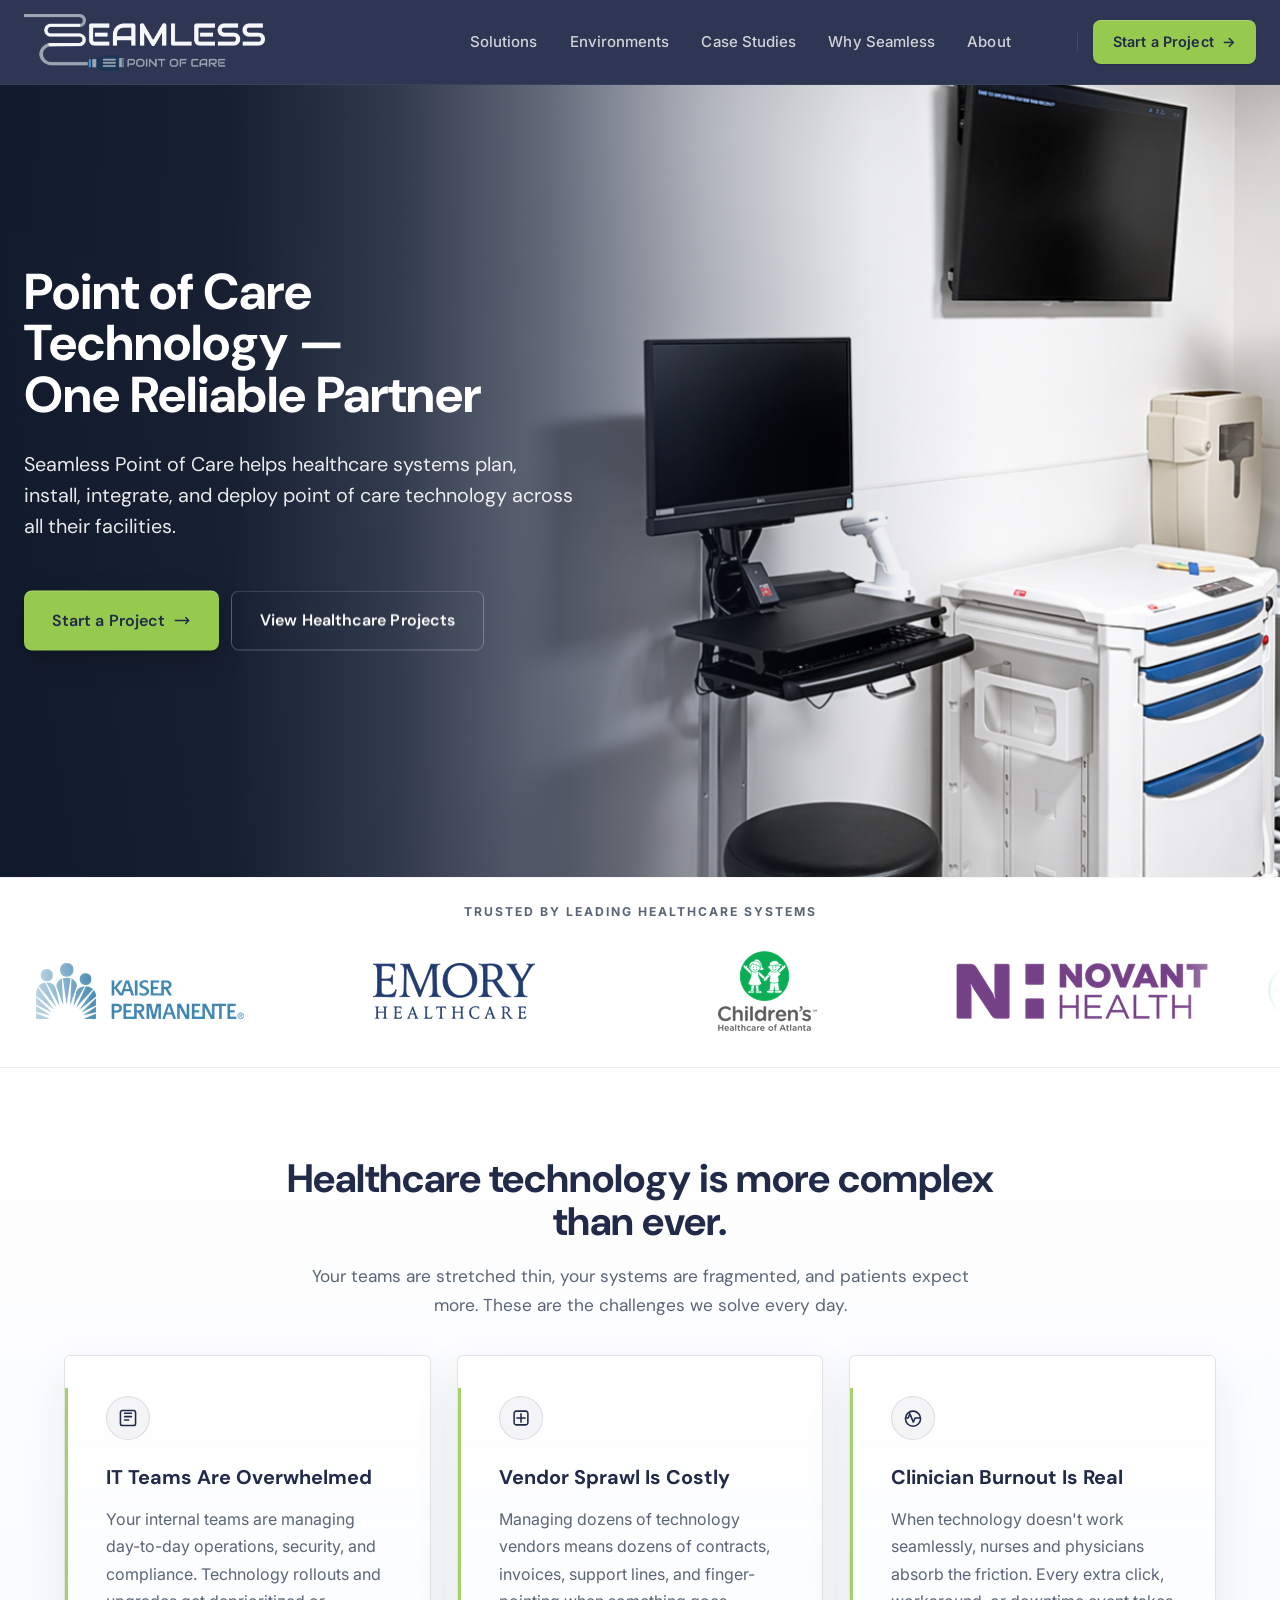
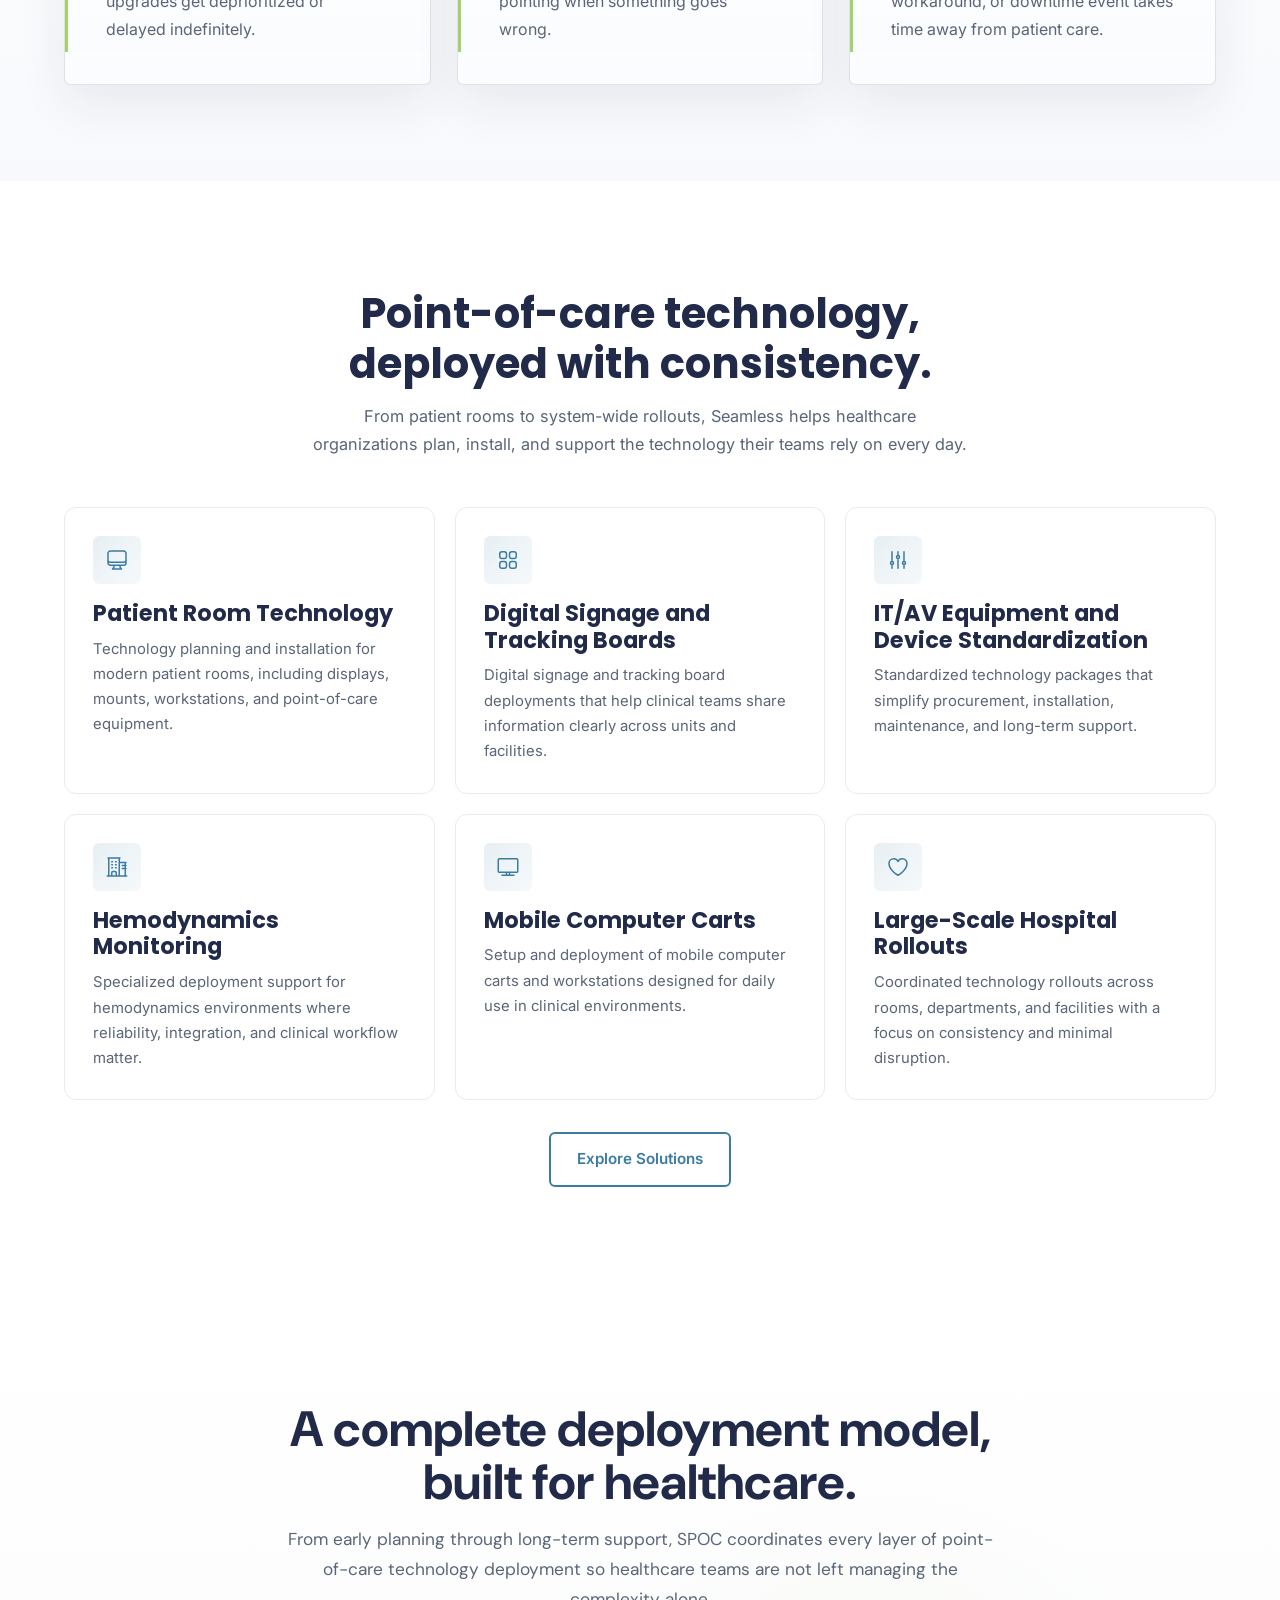
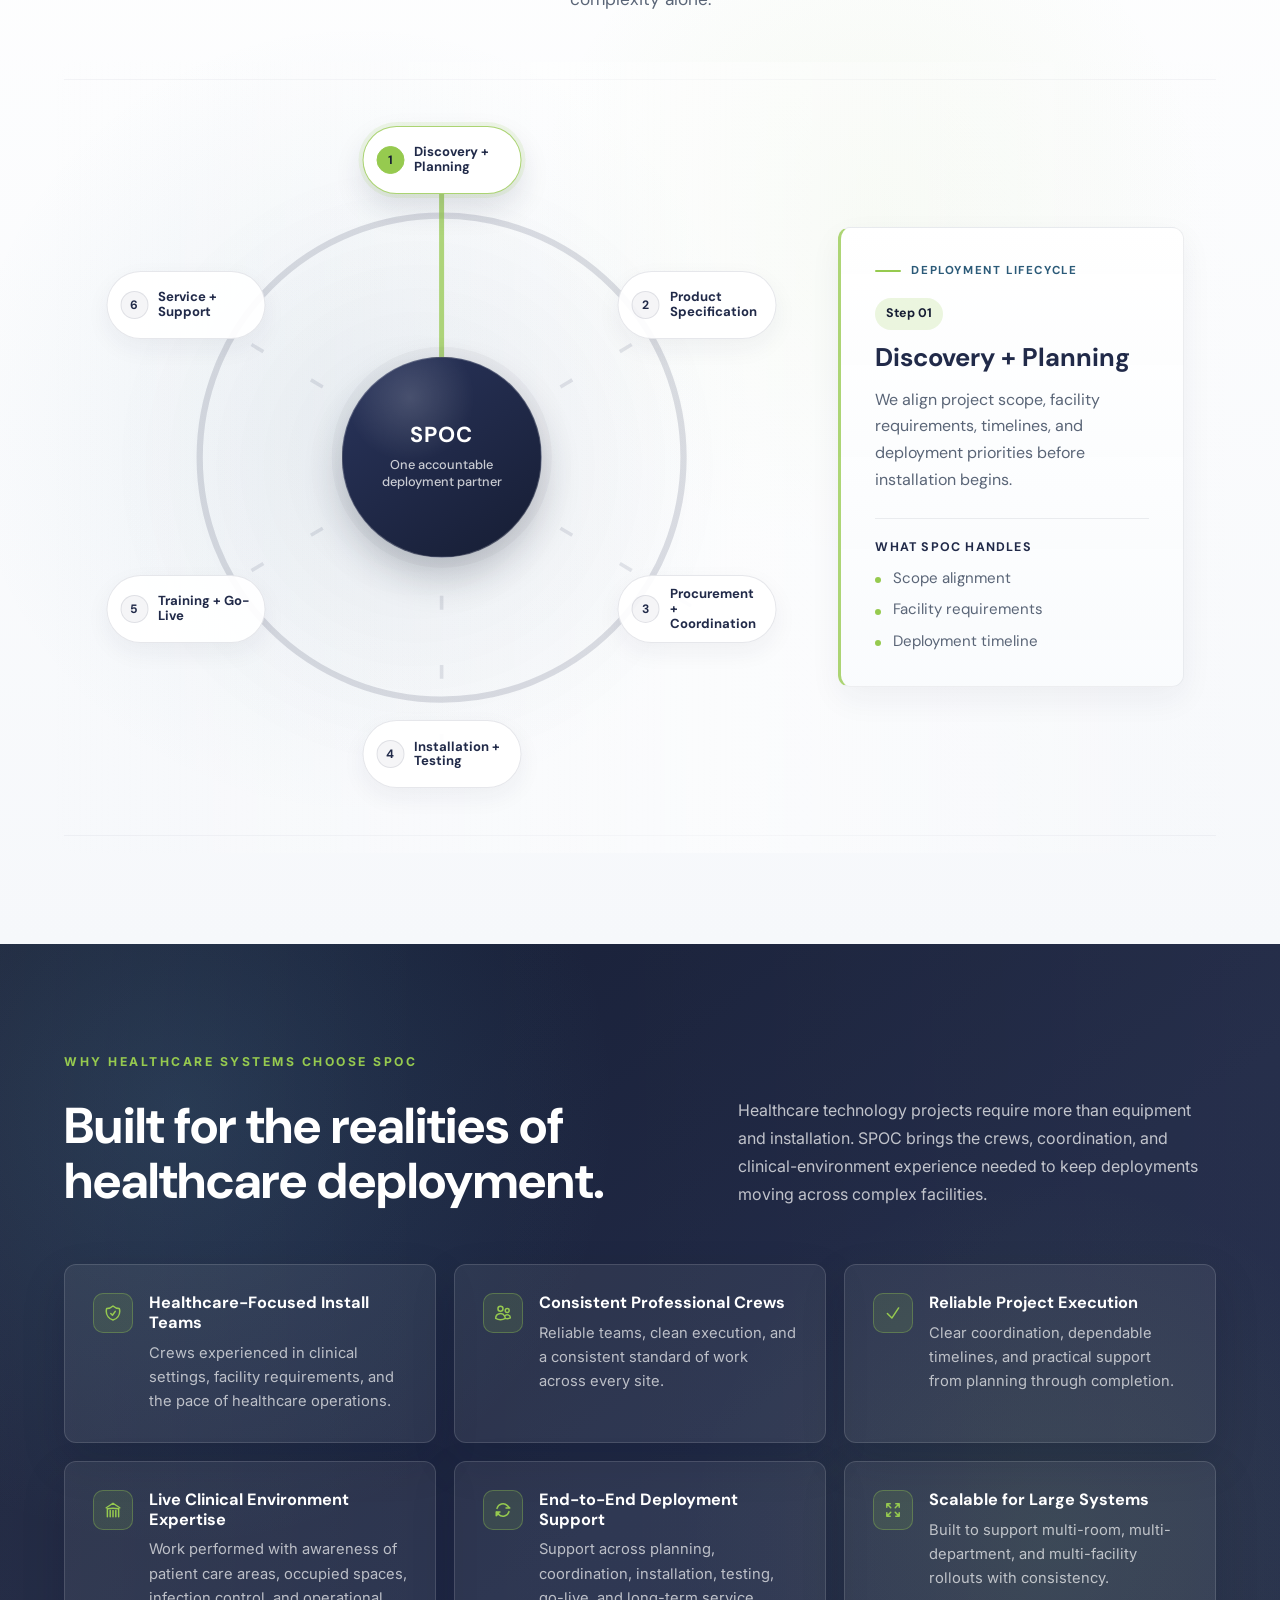
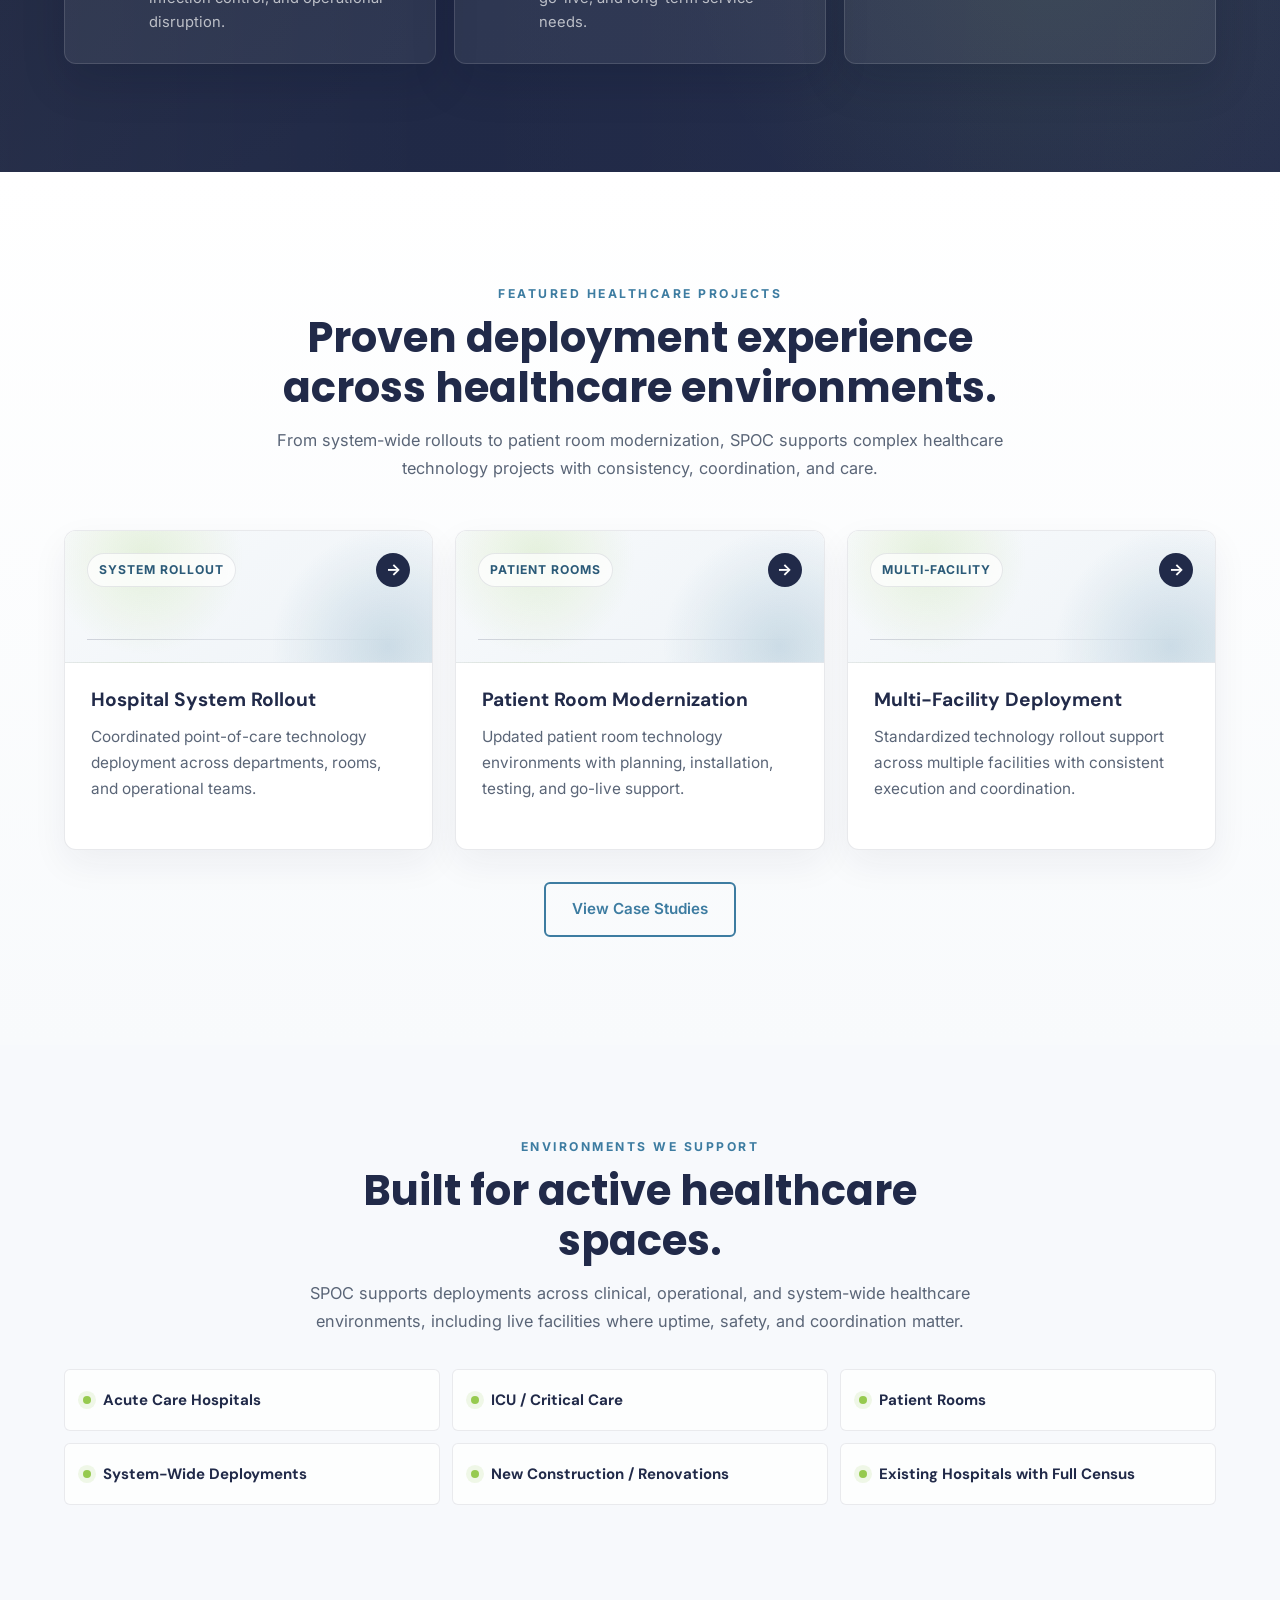
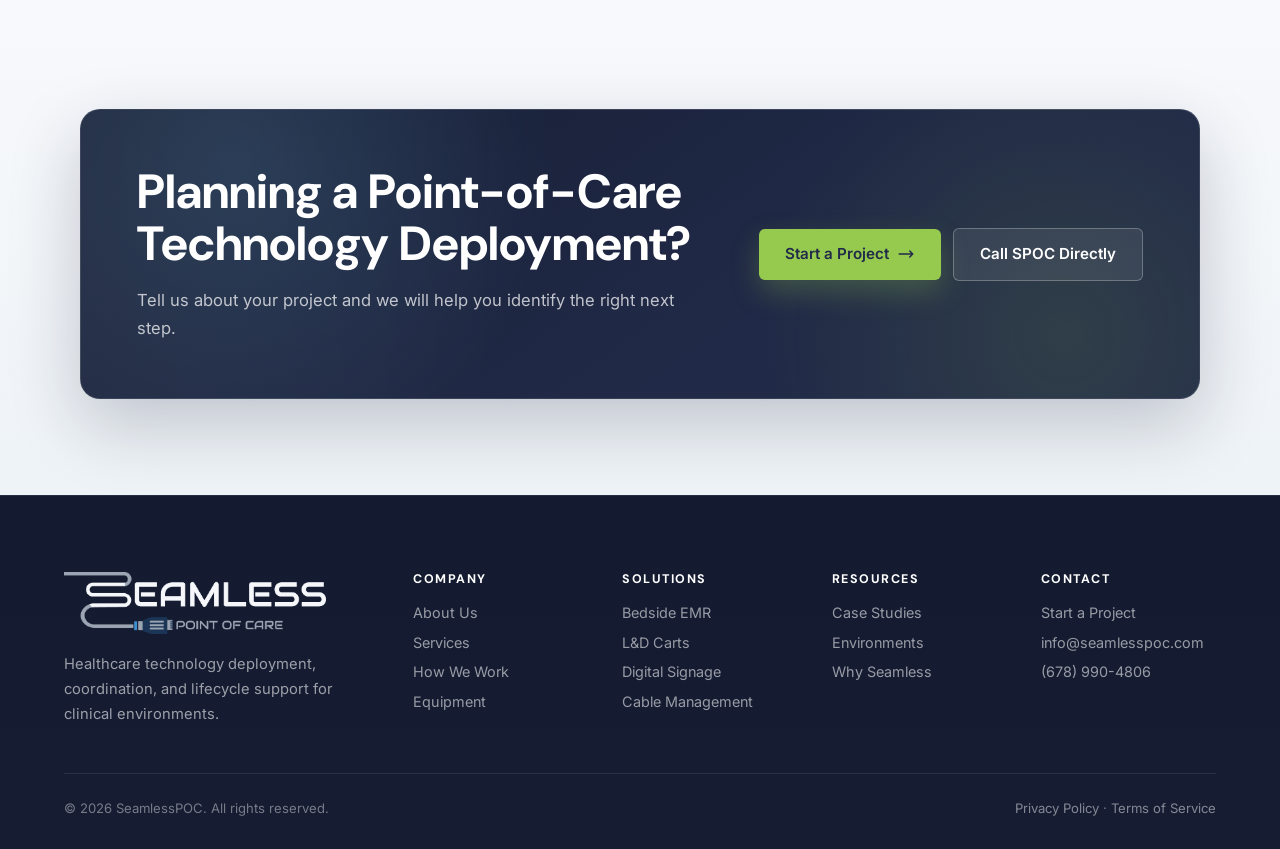
==== commit c508ce0f: "Add SPOC site files" ====
--- a/index.html
+++ b/index.html
@@ -7,7 +7,7 @@
   <meta name="description" content="SeamlessPOC takes healthcare IT installation completely off your plate — wall mounts, cable management, device deployment, and full facility rollouts. One vendor. One quote. Done right the first time.">
   <link rel="preconnect" href="https://fonts.googleapis.com">
   <link rel="preconnect" href="https://fonts.gstatic.com" crossorigin>
-  <link href="https://fonts.googleapis.com/css2?family=DM+Sans:wght@400;500;700&family=Inter:wght@400;500;600;700&family=Poppins:wght@600;700;800&display=swap" rel="stylesheet">
+  <link href="https://fonts.googleapis.com/css2?family=DM+Sans:wght@400;500;700&amp;family=Inter:wght@400;500;600;700&amp;family=Poppins:wght@600;700;800&amp;display=swap" rel="stylesheet">
   <link rel="stylesheet" href="styles.css">
 </head>
 <body>
@@ -23,7 +23,7 @@
         <a href="why-seamless.html">Why Seamless</a>
         <a href="about.html">About</a>
       </div>
-      <a href="contact.html" class="nav-cta">
+      <a href="start-project.html" class="nav-cta">
         <span>Start a Project</span>
         <span class="nav-cta-arrow" aria-hidden="true">→</span>
       </a>
@@ -37,7 +37,7 @@
       <a href="case-studies.html">Case Studies</a>
       <a href="why-seamless.html">Why Seamless</a>
       <a href="about.html">About</a>
-      <a href="contact.html" class="nav-cta-mobile">Start a Project</a>
+      <a href="start-project.html" class="nav-cta-mobile">Start a Project</a>
     </div>
   </nav>
 
@@ -52,7 +52,7 @@
         </h1>
         <p class="hero-sub">Seamless Point of Care helps healthcare systems plan, install, integrate, and deploy point of care technology across all their facilities.</p>
         <div class="btn-group hero-cta-row">
-          <a href="contact.html" class="btn btn-primary">
+          <a href="start-project.html" class="btn btn-primary">
             Start a Project
             <svg xmlns="http://www.w3.org/2000/svg" fill="none" viewBox="0 0 24 24" stroke="currentColor" stroke-width="2"><path stroke-linecap="round" stroke-linejoin="round" d="M17 8l4 4m0 0l-4 4m4-4H3"/></svg>
           </a>
@@ -440,11 +440,11 @@
           <p>Tell us about your project and we will help you identify the right next step.</p>
         </div>
         <div class="btn-group cta-actions">
-          <a href="contact.html" class="btn btn-primary">
+          <a href="start-project.html" class="btn btn-primary">
             Start a Project
             <svg xmlns="http://www.w3.org/2000/svg" fill="none" viewBox="0 0 24 24" stroke="currentColor" stroke-width="2"><path stroke-linecap="round" stroke-linejoin="round" d="M17 8l4 4m0 0l-4 4m4-4H3"/></svg>
           </a>
-          <a href="contact.html" class="btn btn-secondary">Schedule Consultation</a>
+          <a href="tel:+16789904806" class="btn btn-secondary">Call SPOC Directly</a>
         </div>
       </div>
     </div>
@@ -487,7 +487,7 @@
         <div>
           <h4>Contact</h4>
           <div class="footer-links">
-            <a href="contact.html">Contact Us</a>
+            <a href="start-project.html">Start a Project</a>
             <a href="mailto:info@seamlesspoc.com">info@seamlesspoc.com</a>
             <a href="tel:+16789904806">(678) 990-4806</a>
           </div>
--- a/styles.css
+++ b/styles.css
@@ -2461,6 +2461,679 @@
   font-size: 1rem;
 }
 
+/* ===== SOLUTIONS PAGE ===== */
+.solutions-hero {
+  position: relative;
+  overflow: hidden;
+  padding: clamp(76px, 9vw, 124px) 0 clamp(72px, 8vw, 108px);
+  background:
+    radial-gradient(circle at 18% 20%, rgba(90, 157, 191, 0.22), transparent 32%),
+    radial-gradient(circle at 86% 70%, rgba(150, 202, 79, 0.11), transparent 30%),
+    linear-gradient(145deg, var(--navy-dark) 0%, #202946 58%, var(--navy) 100%);
+}
+
+.solutions-hero::before {
+  content: "";
+  position: absolute;
+  inset: 0;
+  background:
+    linear-gradient(90deg, rgba(255, 255, 255, 0.04), transparent 34%, rgba(255, 255, 255, 0.025));
+  pointer-events: none;
+}
+
+.solutions-hero-inner {
+  position: relative;
+  z-index: 1;
+  max-width: 820px;
+}
+
+.solutions-hero .section-tag {
+  color: var(--green);
+}
+
+.solutions-hero h1 {
+  max-width: 760px;
+  color: var(--white);
+  font-family: 'DM Sans', sans-serif;
+  font-size: clamp(2.5rem, 5vw, 4.3rem);
+  line-height: 1.04;
+  letter-spacing: 0;
+  margin-bottom: 22px;
+}
+
+.solutions-hero p {
+  max-width: 690px;
+  color: rgba(255, 255, 255, 0.76);
+  font-family: 'DM Sans', sans-serif;
+  font-size: clamp(1.08rem, 1.55vw, 1.28rem);
+  line-height: 1.72;
+  margin-bottom: 34px;
+}
+
+.solutions-intro {
+  background:
+    linear-gradient(180deg, var(--white) 0%, #f7f9fc 100%);
+  padding: clamp(68px, 7vw, 96px) 0;
+}
+
+.solutions-intro-grid {
+  display: grid;
+  gap: 28px clamp(42px, 7vw, 90px);
+  align-items: start;
+}
+
+@media (min-width: 900px) {
+  .solutions-intro-grid {
+    grid-template-columns: minmax(0, 0.82fr) minmax(420px, 0.92fr);
+  }
+}
+
+.solutions-intro-copy h2 {
+  max-width: 620px;
+  font-family: 'DM Sans', sans-serif;
+  font-size: clamp(2rem, 3.7vw, 3rem);
+  line-height: 1.08;
+  letter-spacing: 0;
+}
+
+.solutions-intro-body > p {
+  color: var(--gray-600);
+  font-size: clamp(1.02rem, 1.3vw, 1.14rem);
+  line-height: 1.78;
+  margin-bottom: 24px;
+}
+
+.solutions-proof-row {
+  display: grid;
+  grid-template-columns: 1fr;
+  gap: 10px;
+}
+
+@media (min-width: 560px) {
+  .solutions-proof-row {
+    grid-template-columns: repeat(2, 1fr);
+  }
+}
+
+.solutions-proof-row span {
+  position: relative;
+  min-height: 52px;
+  display: flex;
+  align-items: center;
+  padding: 13px 15px 13px 34px;
+  border: 1px solid rgba(33, 42, 73, 0.09);
+  border-radius: var(--radius-sm);
+  background: rgba(255, 255, 255, 0.78);
+  color: var(--navy);
+  font-family: 'DM Sans', sans-serif;
+  font-size: 0.92rem;
+  font-weight: 700;
+  box-shadow: 0 10px 24px rgba(33, 42, 73, 0.045);
+}
+
+.solutions-proof-row span::before {
+  content: "";
+  position: absolute;
+  left: 15px;
+  top: 50%;
+  width: 8px;
+  height: 8px;
+  transform: translateY(-50%);
+  border-radius: 50%;
+  background: var(--green);
+  box-shadow: 0 0 0 5px rgba(150, 202, 79, 0.13);
+}
+
+.core-solutions-section {
+  background: var(--white);
+  padding-top: clamp(68px, 7vw, 98px);
+}
+
+.core-solutions-section .section-header {
+  max-width: 800px;
+}
+
+.solution-block-list {
+  display: grid;
+  gap: 26px;
+}
+
+.solution-block {
+  position: relative;
+  display: grid;
+  gap: clamp(22px, 3vw, 36px);
+  align-items: start;
+  padding: clamp(28px, 4.6vw, 52px);
+  overflow: hidden;
+  border: 1px solid rgba(33, 42, 73, 0.1);
+  border-radius: var(--radius-md);
+  background:
+    linear-gradient(180deg, rgba(255, 255, 255, 0.99) 0%, rgba(249, 251, 253, 0.96) 100%);
+  box-shadow:
+    0 1px 0 rgba(255, 255, 255, 0.8) inset,
+    0 18px 48px rgba(33, 42, 73, 0.075);
+}
+
+.solution-block::before {
+  content: "";
+  position: absolute;
+  inset: 0 auto 0 0;
+  width: 4px;
+  background: linear-gradient(180deg, var(--green), var(--accent-light));
+}
+
+.solution-block-alt {
+  background:
+    radial-gradient(circle at 92% 12%, rgba(61, 124, 161, 0.08), transparent 32%),
+    linear-gradient(180deg, #f8fafc 0%, #f2f6fa 100%);
+}
+
+@media (min-width: 980px) {
+  .solution-block {
+    grid-template-columns: minmax(46px, 0.12fr) minmax(0, 0.9fr) minmax(260px, 0.62fr);
+  }
+
+  .solution-matter-note {
+    grid-column: 2 / 4;
+  }
+}
+
+.solution-block-label {
+  display: inline-flex;
+  align-items: center;
+  justify-content: center;
+  width: 48px;
+  height: 48px;
+  border-radius: 50%;
+  background: rgba(150, 202, 79, 0.16);
+  border: 1px solid rgba(150, 202, 79, 0.42);
+  color: var(--navy-dark);
+  font-family: 'DM Sans', sans-serif;
+  font-size: 0.84rem;
+  font-weight: 800;
+}
+
+.solution-block-main h3 {
+  max-width: 620px;
+  color: var(--navy);
+  font-family: 'DM Sans', sans-serif;
+  font-size: clamp(1.55rem, 2.8vw, 2.25rem);
+  line-height: 1.1;
+  letter-spacing: 0;
+  margin-bottom: 16px;
+}
+
+.solution-block-main p {
+  max-width: 680px;
+  color: var(--gray-600);
+  font-size: 1rem;
+  line-height: 1.78;
+}
+
+.solution-block-detail {
+  padding: clamp(22px, 2.8vw, 30px);
+  border: 1px solid rgba(33, 42, 73, 0.08);
+  border-radius: var(--radius-sm);
+  background: rgba(255, 255, 255, 0.76);
+}
+
+.solution-block-detail h4 {
+  margin-bottom: 16px;
+  color: var(--accent-dark);
+  font-family: 'DM Sans', sans-serif;
+  font-size: 0.76rem;
+  font-weight: 800;
+  letter-spacing: 1.5px;
+  text-transform: uppercase;
+}
+
+.solution-block-detail ul {
+  display: grid;
+  gap: 10px;
+}
+
+.solution-block-detail li {
+  position: relative;
+  padding-left: 18px;
+  color: var(--gray-600);
+  font-size: 0.94rem;
+  line-height: 1.45;
+}
+
+.solution-block-detail li::before {
+  content: "";
+  position: absolute;
+  left: 0;
+  top: 0.62em;
+  width: 6px;
+  height: 6px;
+  border-radius: 50%;
+  background: var(--green);
+}
+
+.solution-matter-note {
+  display: grid;
+  gap: 8px;
+  padding: 20px 22px;
+  border-left: 3px solid rgba(150, 202, 79, 0.78);
+  border-radius: 0 var(--radius-sm) var(--radius-sm) 0;
+  background: rgba(33, 42, 73, 0.035);
+}
+
+.solution-matter-note span {
+  color: var(--navy);
+  font-family: 'DM Sans', sans-serif;
+  font-size: 0.76rem;
+  font-weight: 800;
+  letter-spacing: 1.5px;
+  text-transform: uppercase;
+}
+
+.solution-matter-note p {
+  color: var(--gray-600);
+  font-size: 0.96rem;
+  line-height: 1.68;
+}
+
+.circle-bridge-section {
+  background:
+    linear-gradient(180deg, var(--white) 0%, #f7f9fc 100%);
+  padding: clamp(56px, 6vw, 82px) 0;
+}
+
+.circle-bridge-inner {
+  display: grid;
+  gap: 24px;
+  align-items: center;
+  padding: clamp(30px, 4.4vw, 46px);
+  border: 1px solid rgba(33, 42, 73, 0.09);
+  border-radius: var(--radius-md);
+  background:
+    radial-gradient(circle at 92% 24%, rgba(150, 202, 79, 0.1), transparent 30%),
+    linear-gradient(180deg, rgba(255, 255, 255, 0.98) 0%, rgba(249, 251, 253, 0.96) 100%);
+  box-shadow: 0 18px 44px rgba(33, 42, 73, 0.065);
+}
+
+@media (min-width: 820px) {
+  .circle-bridge-inner {
+    grid-template-columns: minmax(0, 1fr) auto;
+  }
+}
+
+.circle-bridge-inner h2 {
+  max-width: 650px;
+  font-family: 'DM Sans', sans-serif;
+  font-size: clamp(1.72rem, 3vw, 2.4rem);
+  line-height: 1.1;
+  letter-spacing: 0;
+  margin-bottom: 12px;
+}
+
+.circle-bridge-inner p {
+  max-width: 720px;
+  color: var(--gray-600);
+  font-size: 1rem;
+  line-height: 1.72;
+}
+
+@media (max-width: 767px) {
+  .solutions-hero {
+    padding: 58px 0 66px;
+  }
+
+  .solution-block {
+    gap: 20px;
+  }
+}
+
+/* ===== START PROJECT PAGE ===== */
+.start-hero {
+  position: relative;
+  overflow: hidden;
+  padding: clamp(54px, 7vw, 92px) 0 clamp(62px, 8vw, 104px);
+  background:
+    linear-gradient(
+      90deg,
+      rgba(10, 19, 38, 0.98) 0%,
+      rgba(12, 21, 43, 0.96) 42%,
+      rgba(18, 29, 53, 0.88) 68%,
+      rgba(18, 29, 53, 0.72) 100%
+    ),
+    url('newbackdrop.png');
+  background-size: cover;
+  background-position: 22% center;
+}
+
+.start-hero::before {
+  content: "";
+  position: absolute;
+  inset: 0;
+  background:
+    linear-gradient(180deg, rgba(255, 255, 255, 0.035), transparent 42%),
+    linear-gradient(90deg, rgba(255, 255, 255, 0.035), transparent 32%);
+  pointer-events: none;
+}
+
+.start-hero-grid {
+  position: relative;
+  z-index: 1;
+  display: grid;
+  gap: clamp(32px, 5vw, 70px);
+  align-items: start;
+}
+
+@media (min-width: 980px) {
+  .start-hero-grid {
+    grid-template-columns: minmax(0, 0.84fr) minmax(460px, 0.9fr);
+  }
+}
+
+.start-hero-copy {
+  padding-top: clamp(6px, 2vw, 24px);
+  color: var(--white);
+}
+
+.start-hero-copy .section-tag {
+  color: var(--green);
+}
+
+.start-hero-copy h1 {
+  max-width: 640px;
+  color: var(--white);
+  font-family: 'DM Sans', sans-serif;
+  font-size: clamp(2.65rem, 5vw, 4.7rem);
+  line-height: 1.02;
+  letter-spacing: 0;
+  margin-bottom: 24px;
+}
+
+.start-hero-copy > p {
+  max-width: 590px;
+  color: rgba(255, 255, 255, 0.78);
+  font-family: 'DM Sans', sans-serif;
+  font-size: clamp(1.08rem, 1.45vw, 1.28rem);
+  line-height: 1.7;
+  margin-bottom: 28px;
+}
+
+.start-contact-card {
+  display: inline-flex;
+  align-items: center;
+  gap: 12px;
+  flex-wrap: wrap;
+  margin-bottom: 34px;
+  padding: 13px 16px;
+  border: 1px solid rgba(255, 255, 255, 0.16);
+  border-radius: 8px;
+  background: rgba(255, 255, 255, 0.075);
+  box-shadow: 0 12px 28px rgba(5, 12, 34, 0.16);
+}
+
+.start-contact-card span {
+  color: rgba(255, 255, 255, 0.7);
+  font-size: 0.92rem;
+  font-weight: 500;
+}
+
+.start-contact-card a {
+  color: var(--white);
+  font-size: 1rem;
+  font-weight: 700;
+  transition: var(--transition);
+}
+
+.start-contact-card a:hover {
+  color: var(--green);
+}
+
+.start-hero-points {
+  display: grid;
+  max-width: 620px;
+  gap: 12px;
+}
+
+.start-hero-points div {
+  position: relative;
+  padding: 0 0 0 20px;
+}
+
+.start-hero-points div::before {
+  content: "";
+  position: absolute;
+  left: 0;
+  top: 0.48em;
+  width: 8px;
+  height: 8px;
+  border-radius: 50%;
+  background: var(--green);
+  box-shadow: 0 0 0 5px rgba(150, 202, 79, 0.12);
+}
+
+.start-hero-points strong {
+  display: block;
+  color: var(--white);
+  font-family: 'DM Sans', sans-serif;
+  font-size: 1rem;
+  line-height: 1.25;
+  margin-bottom: 3px;
+}
+
+.start-hero-points span {
+  display: block;
+  color: rgba(255, 255, 255, 0.64);
+  font-size: 0.92rem;
+  line-height: 1.55;
+}
+
+.project-form-panel {
+  position: relative;
+  overflow: hidden;
+  border-radius: var(--radius-md);
+  background:
+    linear-gradient(180deg, rgba(255, 255, 255, 0.985) 0%, rgba(249, 251, 253, 0.97) 100%);
+  border: 1px solid rgba(255, 255, 255, 0.58);
+  box-shadow:
+    0 26px 70px rgba(5, 12, 34, 0.32),
+    0 1px 0 rgba(255, 255, 255, 0.78) inset;
+}
+
+.project-form-panel::before {
+  content: "";
+  position: absolute;
+  top: 0;
+  left: 0;
+  right: 0;
+  height: 4px;
+  background: linear-gradient(90deg, var(--green), var(--accent-light));
+}
+
+.project-form-header {
+  padding: clamp(28px, 4vw, 38px) clamp(24px, 4vw, 38px) 0;
+}
+
+.project-form-header span {
+  display: inline-block;
+  margin-bottom: 10px;
+  color: var(--accent-dark);
+  font-size: 0.75rem;
+  font-weight: 800;
+  letter-spacing: 1.8px;
+  text-transform: uppercase;
+}
+
+.project-form-header h2 {
+  font-family: 'DM Sans', sans-serif;
+  font-size: clamp(1.62rem, 2.6vw, 2.08rem);
+  line-height: 1.1;
+  letter-spacing: 0;
+  margin-bottom: 10px;
+}
+
+.project-form-header p {
+  max-width: 520px;
+  color: var(--gray-600);
+  font-size: 0.98rem;
+  line-height: 1.65;
+}
+
+.project-form {
+  padding: clamp(24px, 4vw, 38px);
+}
+
+.project-form .form-group {
+  margin-bottom: 16px;
+}
+
+.project-form .form-group label {
+  color: var(--navy);
+  font-size: 0.82rem;
+  letter-spacing: 0.01em;
+}
+
+.project-form .form-group input,
+.project-form .form-group select,
+.project-form .form-group textarea {
+  min-height: 46px;
+  border-color: rgba(33, 42, 73, 0.18);
+  background: rgba(255, 255, 255, 0.88);
+}
+
+.project-form .form-group textarea {
+  min-height: 132px;
+}
+
+.project-form .btn {
+  min-height: 52px;
+  margin-top: 4px;
+  border-radius: 8px;
+  font-family: 'DM Sans', sans-serif;
+  font-size: 1rem;
+}
+
+.next-steps-section {
+  background: linear-gradient(180deg, var(--white) 0%, #f7f9fc 100%);
+}
+
+.project-step-grid {
+  display: grid;
+  grid-template-columns: 1fr;
+  gap: 18px;
+}
+
+@media (min-width: 768px) {
+  .project-step-grid {
+    grid-template-columns: repeat(3, 1fr);
+  }
+}
+
+.project-step-card {
+  position: relative;
+  min-height: 250px;
+  padding: clamp(26px, 3vw, 34px);
+  border: 1px solid rgba(33, 42, 73, 0.1);
+  border-radius: var(--radius-md);
+  background: var(--white);
+  box-shadow: 0 16px 40px rgba(33, 42, 73, 0.065);
+}
+
+.project-step-card::before {
+  content: "";
+  position: absolute;
+  left: clamp(26px, 3vw, 34px);
+  right: clamp(26px, 3vw, 34px);
+  top: 94px;
+  height: 1px;
+  background: linear-gradient(90deg, rgba(33, 42, 73, 0.14), transparent);
+}
+
+.project-step-card span {
+  display: inline-flex;
+  align-items: center;
+  justify-content: center;
+  width: 42px;
+  height: 42px;
+  margin-bottom: 44px;
+  border-radius: 50%;
+  background: rgba(150, 202, 79, 0.16);
+  border: 1px solid rgba(150, 202, 79, 0.42);
+  color: var(--navy);
+  font-family: 'DM Sans', sans-serif;
+  font-size: 0.8rem;
+  font-weight: 800;
+}
+
+.project-step-card h3 {
+  font-family: 'DM Sans', sans-serif;
+  font-size: clamp(1.16rem, 1.8vw, 1.42rem);
+  line-height: 1.15;
+  margin-bottom: 12px;
+}
+
+.project-step-card p {
+  color: var(--gray-600);
+  font-size: 0.95rem;
+  line-height: 1.72;
+}
+
+.project-proof-section {
+  position: relative;
+  overflow: hidden;
+  background:
+    linear-gradient(145deg, var(--navy-dark) 0%, #202946 58%, var(--navy) 100%);
+}
+
+.project-proof-section .container {
+  position: relative;
+  z-index: 1;
+}
+
+.project-proof-section .why-spoc-header {
+  align-items: center;
+}
+
+.project-proof-section .why-spoc-header .section-tag {
+  color: var(--green);
+}
+
+.project-proof-section .why-spoc-header h2 {
+  color: var(--white);
+  font-family: 'DM Sans', sans-serif;
+  font-size: clamp(2rem, 4vw, 3.15rem);
+  line-height: 1.08;
+  letter-spacing: 0;
+}
+
+.project-proof-section .why-spoc-header p {
+  color: rgba(255, 255, 255, 0.72);
+}
+
+.project-logo-strip {
+  border-top: 0;
+  background: var(--white);
+}
+
+@media (max-width: 767px) {
+  .start-hero {
+    padding-top: 44px;
+    background-position: center;
+  }
+
+  .start-contact-card {
+    width: 100%;
+    justify-content: space-between;
+  }
+
+  .project-form-header,
+  .project-form {
+    padding-left: 22px;
+    padding-right: 22px;
+  }
+
+  .project-step-card {
+    min-height: auto;
+  }
+}
+
 /* Contact sidebar */
 .contact-sidebar h3 {
   font-size: 1.15rem;
